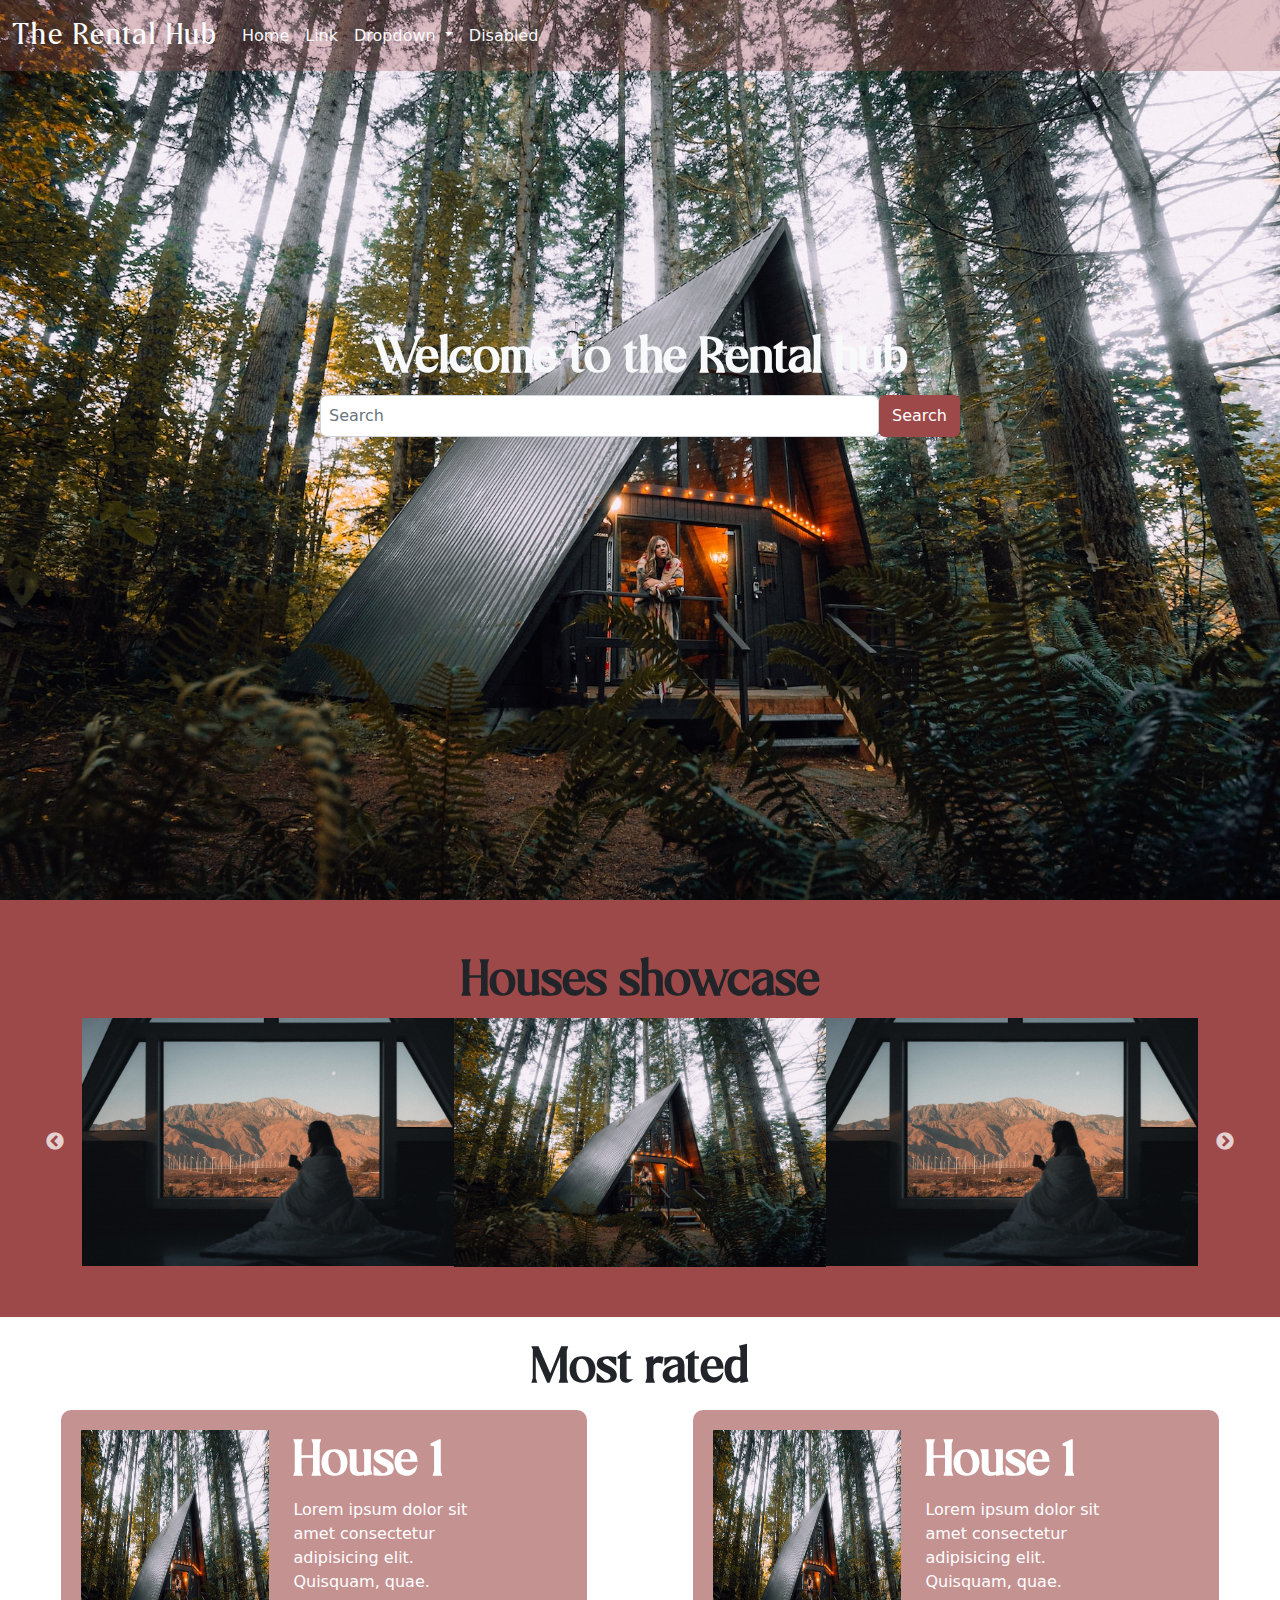
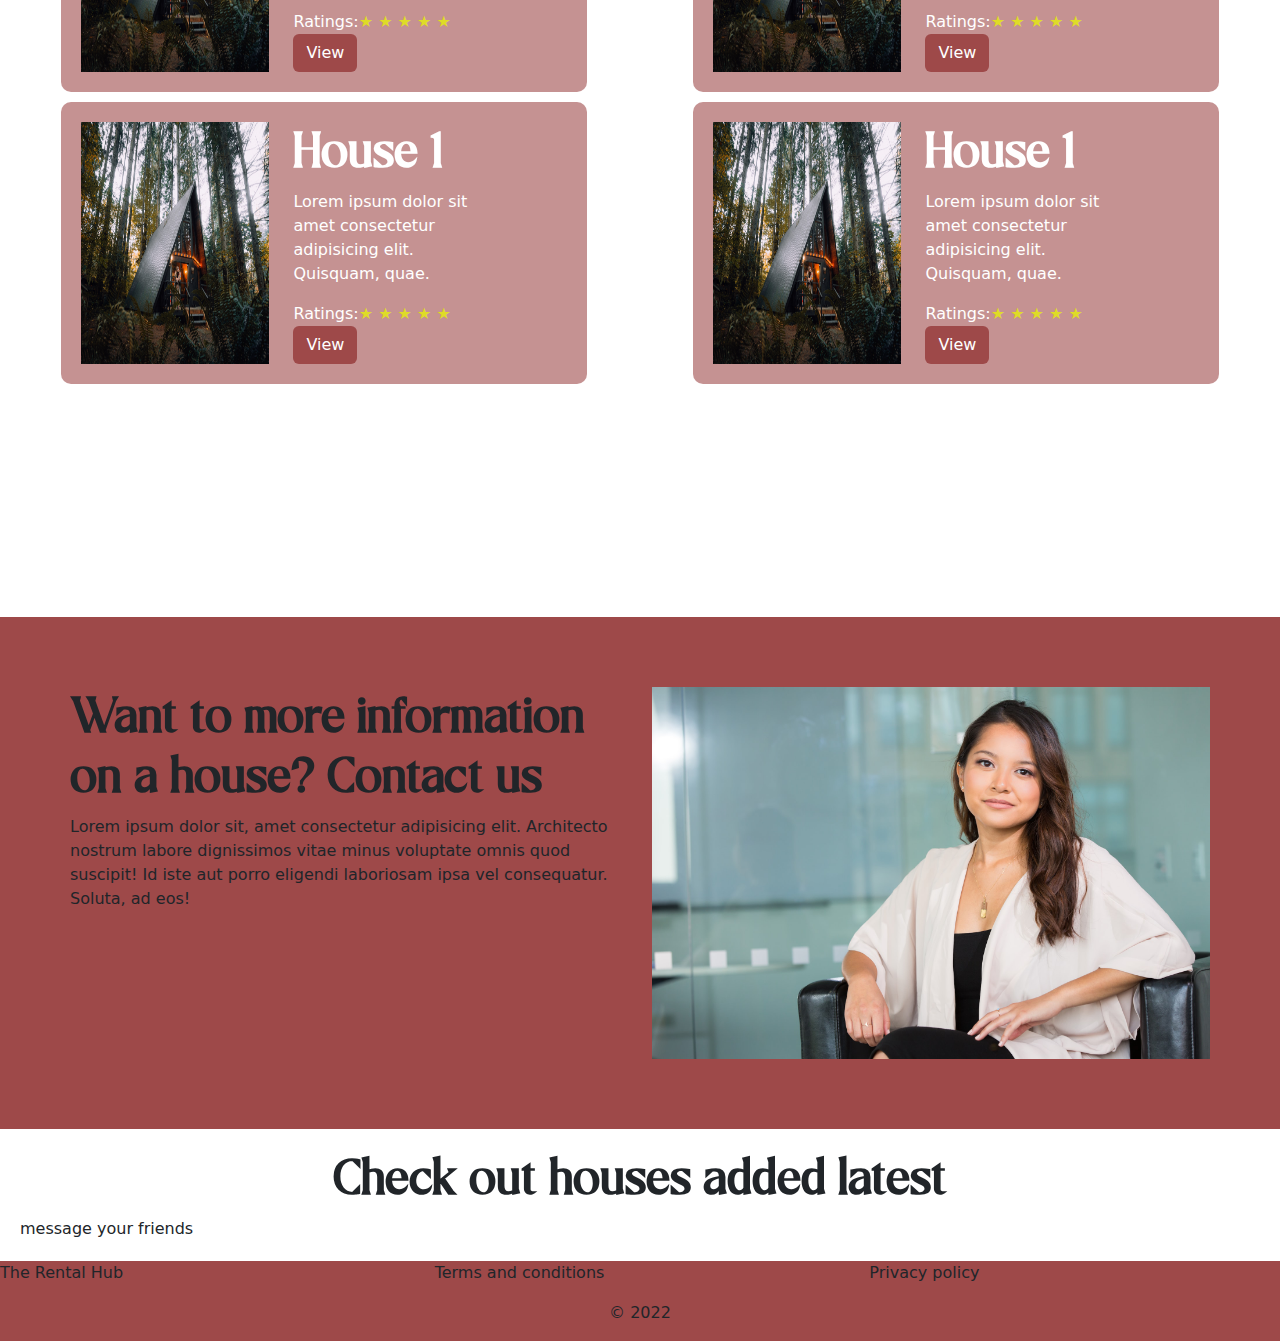
==== index.html @ 42336324 ":memo: Initial commit hapa" ====
<!DOCTYPE html>
<html lang="en">
<head>
    <meta charset="UTF-8">
    <meta http-equiv="X-UA-Compatible" content="IE=edge">
    <meta name="viewport" content="width=device-width, initial-scale=1.0">
    <title>Home</title>
    <link rel="stylesheet" href="./css/bootstrap.min.css">
    <link rel="stylesheet" href="./css/style.css">

    <link rel="stylesheet" type="text/css" href="slick/slick.css"/>
    <!-- // Add the new slick-theme.css if you want the default styling -->
    <link rel="stylesheet" type="text/css" href="slick/slick-theme.css"/>
</head>
<body>
<div class="top">
    <nav class="navbar navbar-expand-lg">
        <div class="container-fluid">
          <a class="navbar-brand text-light" href="#">The Rental Hub</a>
          <button class="navbar-toggler" type="button" data-bs-toggle="collapse" data-bs-target="#navbarSupportedContent" aria-controls="navbarSupportedContent" aria-expanded="false" aria-label="Toggle navigation">
            <span class="navbar-toggler-icon"></span>
          </button>
          <div class="collapse navbar-collapse" id="navbarSupportedContent">
            <ul class="navbar-nav me-auto mb-2 mb-lg-0">
              <li class="nav-item">
                <a class="nav-link active text-light" aria-current="page" href="#">Home</a>
              </li>
              <li class="nav-item">
                <a class="nav-link text-light" href="#">Link</a>
              </li>
              <li class="nav-item dropdown">
                <a class="nav-link dropdown-toggle text-light" href="#" role="button" data-bs-toggle="dropdown" aria-expanded="false">
                  Dropdown
                </a>
                <ul class="dropdown-menu">
                  <li><a class="dropdown-item" href="#">Action</a></li>
                  <li><a class="dropdown-item" href="#">Another action</a></li>
                  <li><hr class="dropdown-divider"></li>
                  <li><a class="dropdown-item" href="#">Something else here</a></li>
                </ul>
              </li>
              <li class="nav-item">
                <a class="nav-link text-light disabled">Disabled</a>
              </li>
            </ul>
            <form class="d-flex" role="search">
              <!-- <input class="form-control me-2" type="search" placeholder="Search" aria-label="Search"> -->
              <!-- <button class="btn btn-outline-success" type="submit">Search</button> -->
            </form>
          </div>
        </div>
      </nav>
      
      <div class="search-div">
        <h2 class="text-center text-light">Welcome to the Rental hub</h2>
        
        <form class="d-flex justify-content-between w-50 m-auto" role="">
            <input class="form-control p-2" type="search" placeholder="Search" aria-label="Search">
            <button class="btn my-button" type="submit">Search</button>
          </form>
      </div>
</div>

    <main class="index-intro">
      <h2 class="text-center">Houses showcase</h2>
        <div class="houses container">
            <div class="p-20">
                <img src="./images/image2.jpg" class="img-fluid" alt="">
            </div>
            <div class="p-20">
                <img src="./images/image1.jpg" class="img-fluid" alt="">
            </div>
            <div class="p-20">
                <img src="./images/image2.jpg" class="img-fluid" alt="">
            </div>
            <div class="p-20">
                <img src="./images/image1.jpg" class="img-fluid" alt="">
            </div>
        </div>
    </main>

    <div class="mid">
        <h2 class="text-center"> Most rated </h2>
        <div class="row d-flex justify-content-around">
          <div class="col-md-5 mid-card">
            <div class="row">
              <img src="./images/image1.jpg" class="img-fluid col-md-5" alt="">
              <div class="col-md-5">
                <h3>House 1</h3>
                <p>Lorem ipsum dolor sit amet consectetur adipisicing elit. Quisquam, quae.</p>
                <div><span>Ratings:</span><span class="stars">&starf; &starf; &starf; &starf; &starf;</span></div>
                <button class="btn my-button">View</button>
              </div>
            </div>
          </div>
          <div class="col-md-5 mid-card">
            <div class="row">
              <img src="./images/image1.jpg" class="img-fluid col-md-5" alt="">
              <div class="col-md-5">
                <h3>House 1</h3>
                <p>Lorem ipsum dolor sit amet consectetur adipisicing elit. Quisquam, quae.</p>
                <div><span>Ratings:</span><span class="stars">&starf; &starf; &starf; &starf; &starf;</span></div>
                <button class="btn my-button">View</button>
              </div>
            </div>
          </div>
          <div class="col-md-5 mid-card">
            <div class="row">
              <img src="./images/image1.jpg" class="img-fluid col-md-5" alt="">
              <div class="col-md-5">
                <h3>House 1</h3>
                <p>Lorem ipsum dolor sit amet consectetur adipisicing elit. Quisquam, quae.</p>
                <div><span>Ratings:</span><span class="stars">&starf; &starf; &starf; &starf; &starf;</span></div>
                <button class="btn my-button">View</button>
              </div>
            </div>
          </div>
          <div class="col-md-5 mid-card">
            <div class="row">
              <img src="./images/image1.jpg" class="img-fluid col-md-5" alt="">
              <div class="col-md-5">
                <h3>House 1</h3>
                <p>Lorem ipsum dolor sit amet consectetur adipisicing elit. Quisquam, quae.</p>
                <div><span>Ratings:</span><span class="stars">&starf; &starf; &starf; &starf; &starf;</span></div>
                <button class="btn my-button">View</button>
              </div>
            </div>
          </div>
        </div>
      <div>

      </div>
    </div>

    <div class="index-intro">
      <div class="row contact">
        <div class="col-md-6">
          <h3>Want to more information on a house? Contact us</h3>
          <p>Lorem ipsum dolor sit, amet consectetur adipisicing elit. Architecto nostrum labore dignissimos vitae minus voluptate omnis quod suscipit! Id iste aut porro eligendi laboriosam ipsa vel consequatur. Soluta, ad eos!</p>
        </div>
        <div class="col-md-6">
          <img src="./images/image4.jpg" class="img-fluid" alt="">
        </div>
      </div>

    </div>

    <div class="final">
      <h3 class="text-center">Check out houses added latest</h3>

      <div class="latest-houses">
        <span>
          <!-- <img src="./images/image1.jpg" alt="" class="img-fluid"> -->
          message
        </span>
        <span>
          <!-- <img src="./images/image2.jpg" alt="" class="img-fluid"> -->
          your
        </span>
        <span>
          <!-- <img src="./images/image3.jpg" alt="" class="img-fluid"> -->
          friends
        </span>
      </div>
    </div>

    <footer class="row">
      <div class="col-md-4">
        <p>The Rental Hub</p>
      </div>
      <div class="col-md-4">
        <p>Terms and conditions</p>
      </div>
      <div class="col-md-4">
        <p>Privacy policy</p>
      </div>
      <p class="text-center">&copy; 2022</p>
    </footer>
      
    
    <script src="./js/bootstrap.min.js"></script>
    <script src="./js/jquery.js"></script>
    <script type="text/javascript" src="slick/slick.min.js"></script>
    <script src="./js/script.js"></script>
</body>
</html>
---- css/style.css ----
@font-face {
    font-family: ramus;
    src: url(../ramus-font/RamusRegular-VGw8w.ttf);
}

.navbar-brand{
    font-family: ramus;
    font-size: 30px;
    letter-spacing: 2px;
}

h2, h3{
    font-family: ramus;
    font-weight: 900;
    font-size: 50px;
}

.top{
    background-image: url(../images/image1.jpg);
    min-height: 100vh;
    background-size: cover;
    background-attachment: fixed;
    background-position: center;
    background-repeat: no-repeat;
    /* background-size: cover; */
    /* background-attachment: scroll; */
}
.top-sign{
    background-image: url(../images/image2.jpg);
    min-height: 100vh;
    background-size: cover;
    background-attachment: fixed;
    background-position: center;
    background-repeat: no-repeat;
    /* background-size: cover; */
    /* background-attachment: scroll; */
}

/* Path: css/style.css */

nav{
    background-color: rgba(158, 73, 73, 0.3) !important;
    /* height: 100%; */
    width: 100%;
    position: absolute;
    top: 0;
    left: 0;
    z-index: 1;
}

.search-div{
    /* background-color: rgba(158, 73, 73, 0.3) !important; */
    /* height: 100%; */
    /* width: 80%; */
    /* position: absolute; */
    margin: auto;
    margin-top: 20% !important;
}

.top-sign .search-div{
    margin-top: 10% !important;
    /* background-color: rgba(158, 73, 73, 0.5); */
}
.top-sign .search-div form{
    width: 40%;
    padding: 20px;
    background-color: rgba(158, 73, 73, 0.6);
    border-radius: 10px;
}
.top-sign .search-div form input{
    margin: 5px;

    /* width: 50%; */
}

.my-button{
    background-color: #9e4949 !important;
    color: white !important;
}
.index-intro{
    /* padding: 300px; */
    background-color: #9e4949;
    padding : 50px;
    height: 100%;
}

.index-intro .contact{
    padding: 20px;
}

.mid{
    background-image: url(../images/image2.jpg);
    min-height: 100vh;
    background-size: cover;
    background-attachment: fixed;
    background-position: center;
    background-repeat: no-repeat;
    padding: 20px;
}

.mid .mid-card{
    background-color: rgba(158, 73, 73, 0.6);
    padding: 20px;
    border-radius: 10px;
    margin: 5px;
    color: white;
}

.stars{
    color: #dfdc27;
}

.final{
    background-image: url(../images/image6.jpg);
    /* min-height: 100vh; */
    background-size: cover;
    background-attachment: fixed;
    background-position: center;
    background-repeat: no-repeat;
    padding: 20px;
}

.dash{
    background-color: #9e4949;
}

footer{
    background-color: #9e4949;
}
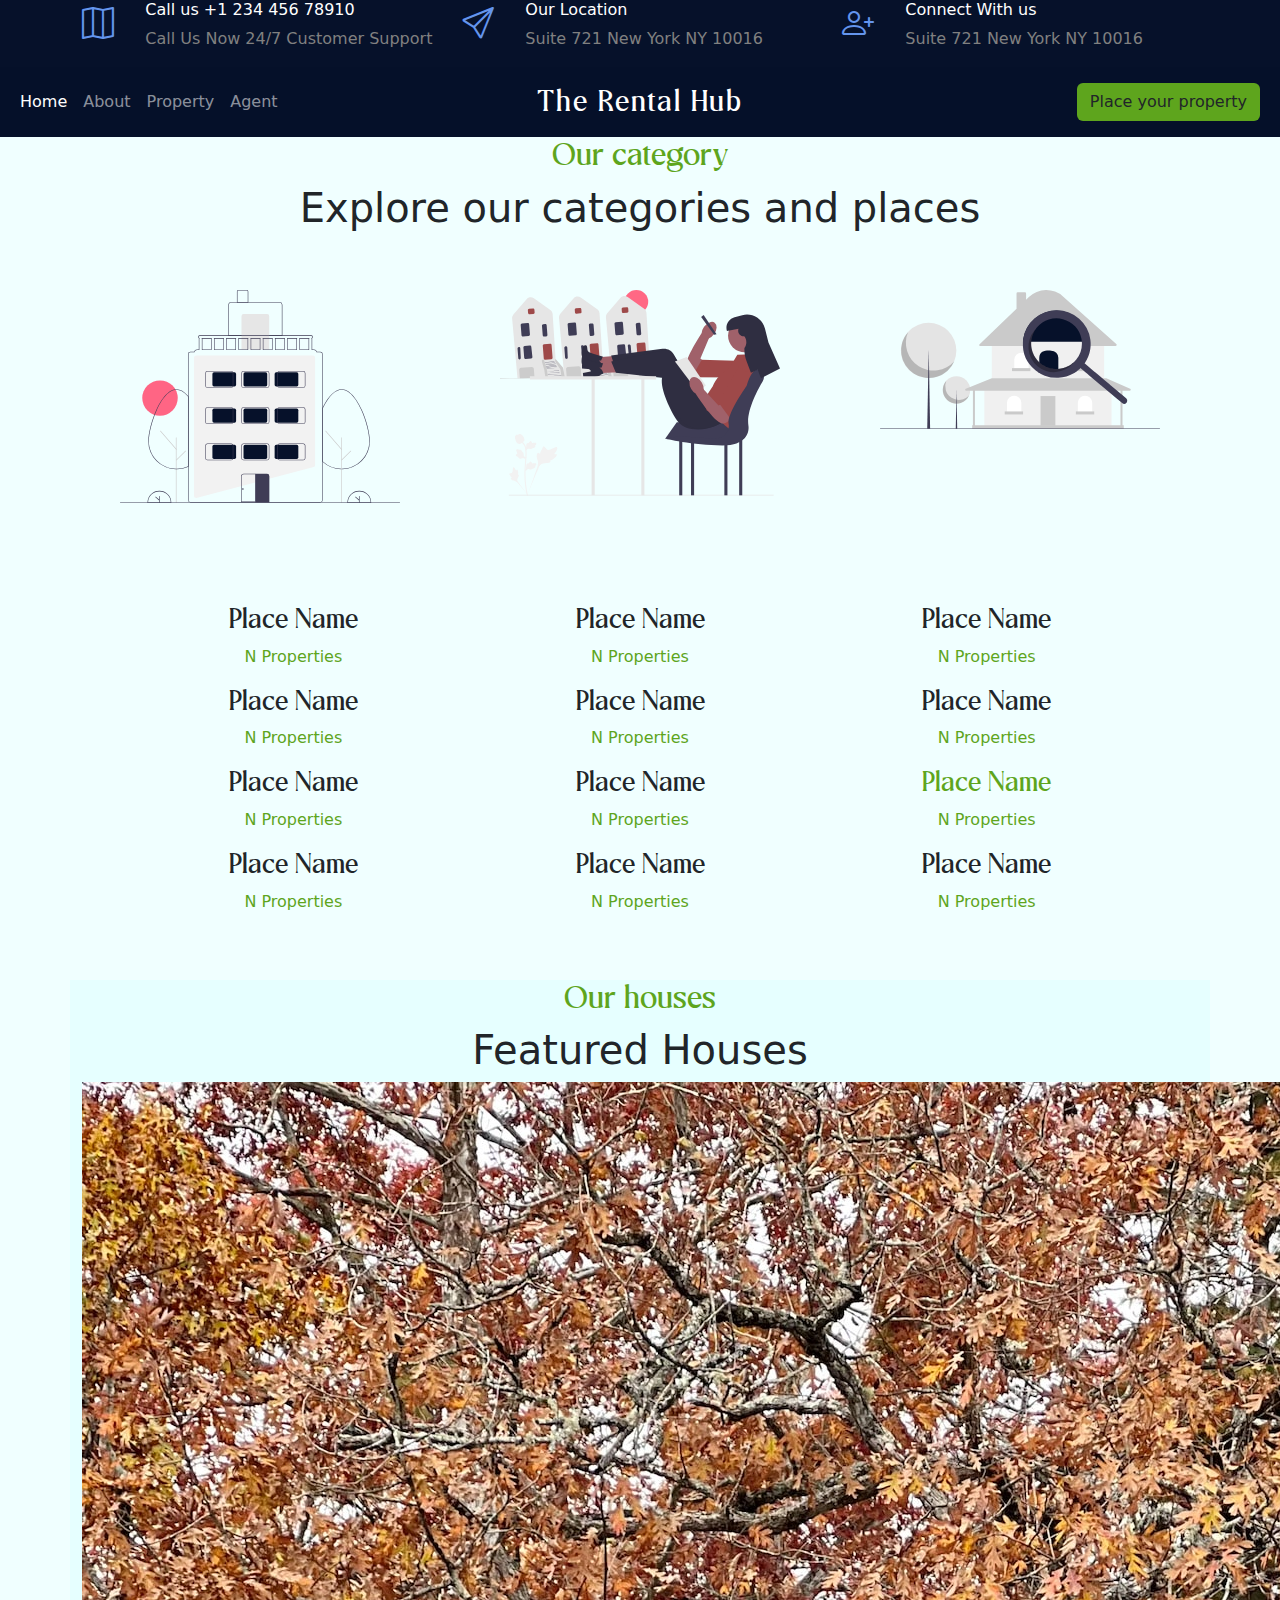
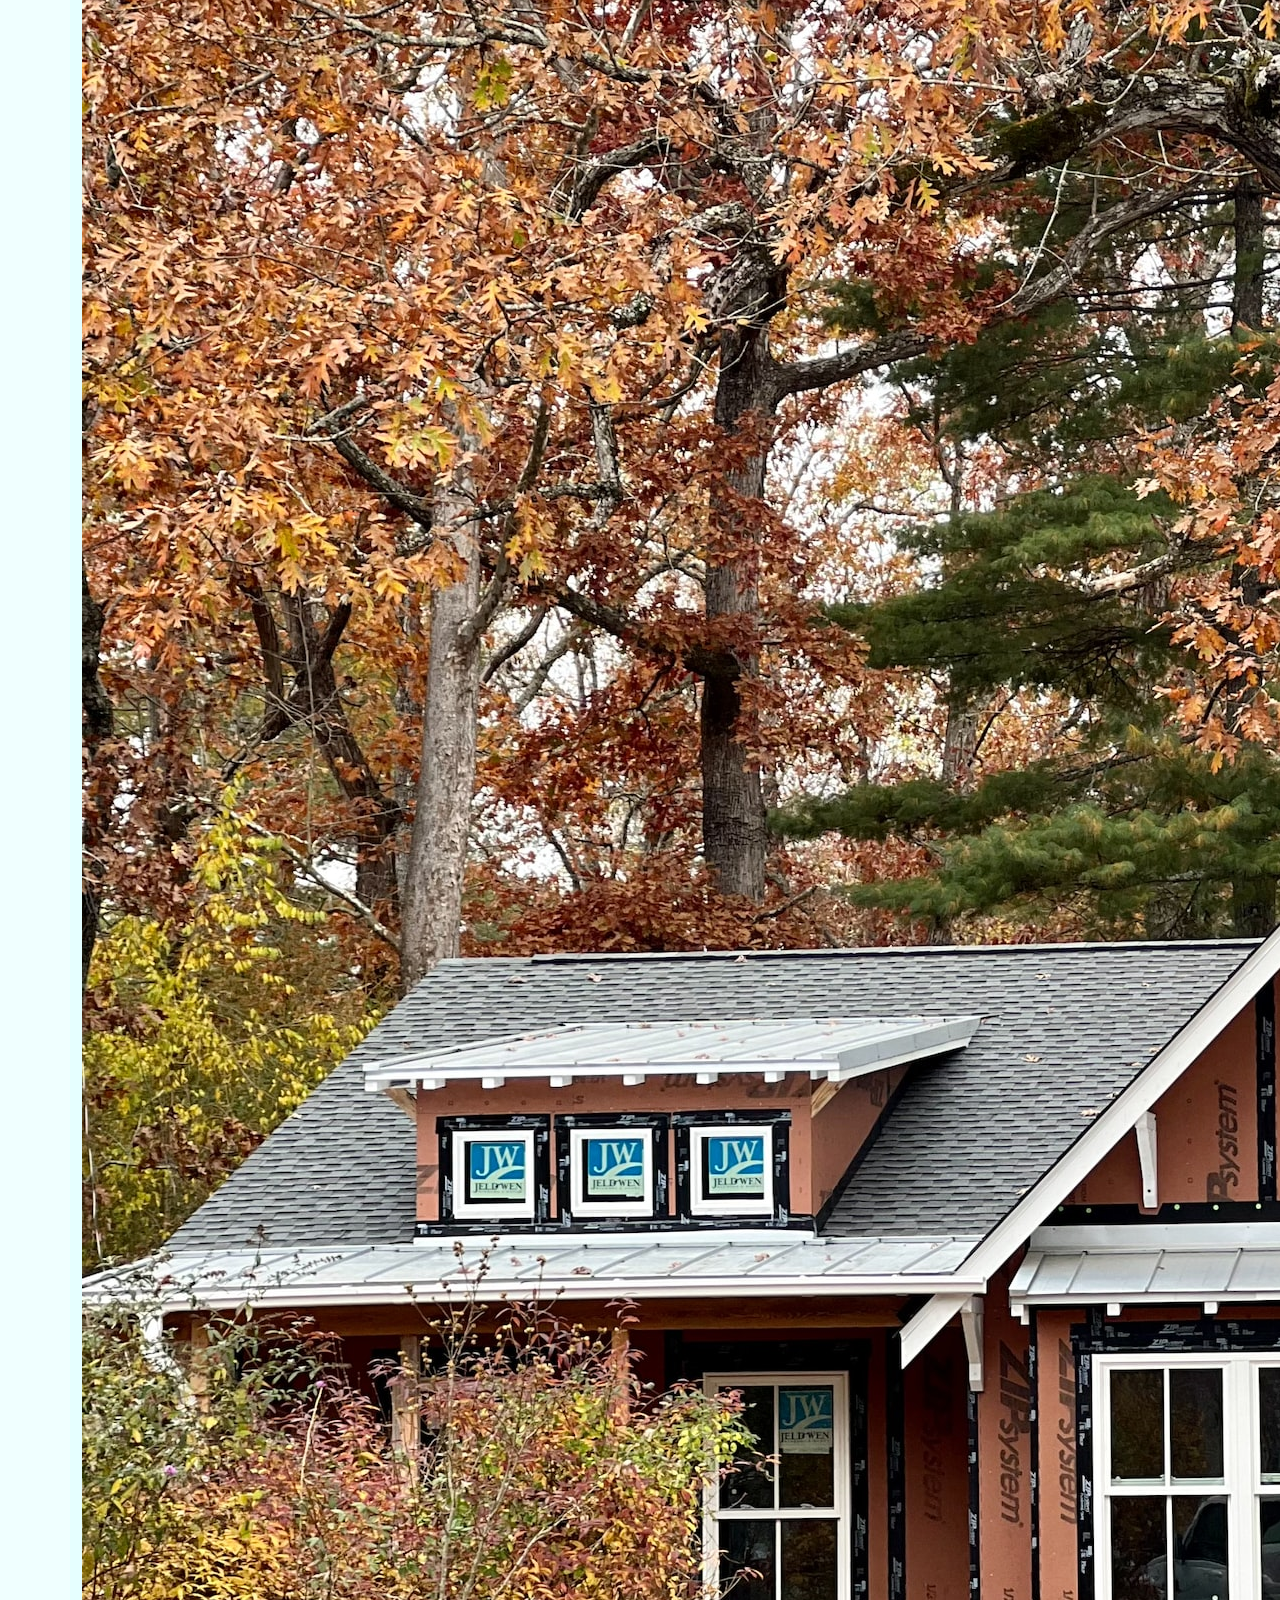
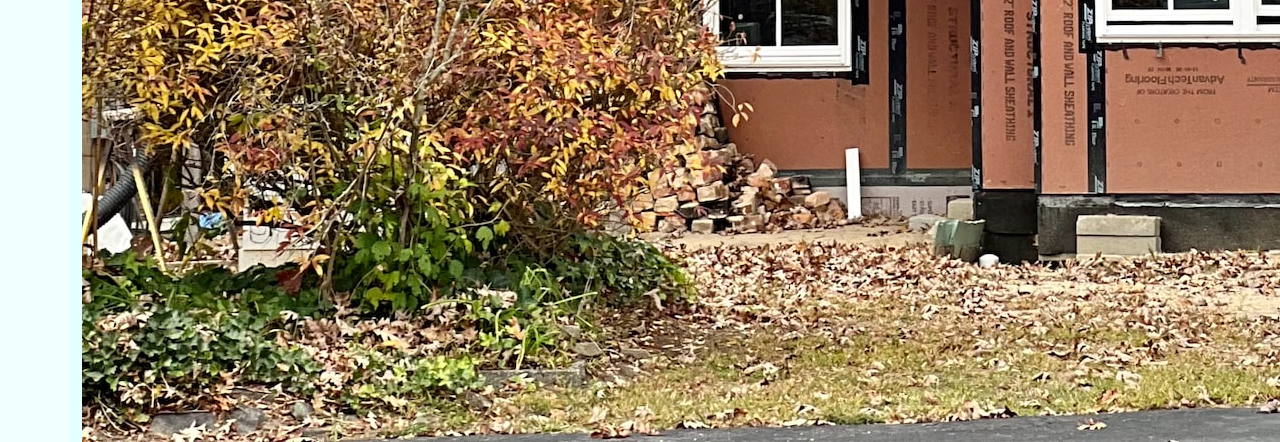
==== commit fb240af5: ":memo: Initial commit hapa" ====
--- a/index.html
+++ b/index.html
@@ -4,183 +4,170 @@
     <meta charset="UTF-8">
     <meta http-equiv="X-UA-Compatible" content="IE=edge">
     <meta name="viewport" content="width=device-width, initial-scale=1.0">
-    <title>Home</title>
+    <title>Home Page</title>
+
     <link rel="stylesheet" href="./css/bootstrap.min.css">
+    <link rel="stylesheet" href="./css/fonts/bootstrap-icons.css">
     <link rel="stylesheet" href="./css/style.css">
-
-    <link rel="stylesheet" type="text/css" href="slick/slick.css"/>
-    <!-- // Add the new slick-theme.css if you want the default styling -->
-    <link rel="stylesheet" type="text/css" href="slick/slick-theme.css"/>
 </head>
 <body>
-<div class="top">
-    <nav class="navbar navbar-expand-lg">
-        <div class="container-fluid">
-          <a class="navbar-brand text-light" href="#">The Rental Hub</a>
-          <button class="navbar-toggler" type="button" data-bs-toggle="collapse" data-bs-target="#navbarSupportedContent" aria-controls="navbarSupportedContent" aria-expanded="false" aria-label="Toggle navigation">
-            <span class="navbar-toggler-icon"></span>
-          </button>
-          <div class="collapse navbar-collapse" id="navbarSupportedContent">
-            <ul class="navbar-nav me-auto mb-2 mb-lg-0">
-              <li class="nav-item">
-                <a class="nav-link active text-light" aria-current="page" href="#">Home</a>
-              </li>
-              <li class="nav-item">
-                <a class="nav-link text-light" href="#">Link</a>
-              </li>
-              <li class="nav-item dropdown">
-                <a class="nav-link dropdown-toggle text-light" href="#" role="button" data-bs-toggle="dropdown" aria-expanded="false">
-                  Dropdown
-                </a>
-                <ul class="dropdown-menu">
-                  <li><a class="dropdown-item" href="#">Action</a></li>
-                  <li><a class="dropdown-item" href="#">Another action</a></li>
-                  <li><hr class="dropdown-divider"></li>
-                  <li><a class="dropdown-item" href="#">Something else here</a></li>
-                </ul>
-              </li>
-              <li class="nav-item">
-                <a class="nav-link text-light disabled">Disabled</a>
-              </li>
-            </ul>
-            <form class="d-flex" role="search">
-              <!-- <input class="form-control me-2" type="search" placeholder="Search" aria-label="Search"> -->
-              <!-- <button class="btn btn-outline-success" type="submit">Search</button> -->
-            </form>
-          </div>
-        </div>
-      </nav>
-      
-      <div class="search-div">
-        <h2 class="text-center text-light">Welcome to the Rental hub</h2>
-        
-        <form class="d-flex justify-content-between w-50 m-auto" role="">
-            <input class="form-control p-2" type="search" placeholder="Search" aria-label="Search">
-            <button class="btn my-button" type="submit">Search</button>
-          </form>
-      </div>
-</div>
-
-    <main class="index-intro">
-      <h2 class="text-center">Houses showcase</h2>
-        <div class="houses container">
-            <div class="p-20">
-                <img src="./images/image2.jpg" class="img-fluid" alt="">
-            </div>
-            <div class="p-20">
-                <img src="./images/image1.jpg" class="img-fluid" alt="">
-            </div>
-            <div class="p-20">
-                <img src="./images/image2.jpg" class="img-fluid" alt="">
-            </div>
-            <div class="p-20">
-                <img src="./images/image1.jpg" class="img-fluid" alt="">
+    <div class="cont">
+        <div class="container">
+            <div class="row" >
+                <div class="col-md-4">
+                    <div class="row">
+                        <div class="col-md-2 myicons">
+                            <i class="bi bi-map"></i>
+                        </div>
+                        <div class="col-md-10">
+                            <h6 class="text-left">Call us +1 234 456 78910</h6>
+                            <p class="text-left">Call Us Now 24/7 Customer Support</p>
+                        </div>      
+                    </div>
+                </div>
+                <div class="col-md-4">
+                    <div class="row">
+                        <div class="col-md-2 myicons">
+                            <i class="bi bi-send"></i>
+                        </div>
+                        <div class="col-md-10">
+                            <h6 class="text-left">Our Location</h6>
+                            <p class="text-left">Suite 721 New York NY 10016</p>
+                        </div>      
+                    </div>
+                </div>
+                <div class="col-md-4">
+                    <div class="row">
+                        <div class="col-md-2 myicons">
+                            <i class="bi bi-person-plus"></i>
+                        </div>
+                        <div class="col-md-10">
+                            <h6 class="text-left">Connect With us</h6>
+                            <p class="text-left">Suite 721 New York NY 10016</p>
+                        </div>      
+                    </div>
+                </div>
             </div>
         </div>
+    </div>
+    <div class="top-home">
+        <nav class="navbar navbar-expand-md navbar-dark">
+            <div class="container-fluid">
+                <div class="navbar-collapse collapse w-100 order-1 order-md-0 dual-collapse2">
+                    <ul class="navbar-nav me-auto">
+                        <li class="nav-item">
+                            <a class="nav-link active" aria-current="page" href="#">Home</a>
+                        </li>
+                        <li class="nav-item">
+                            <a class="nav-link" href="#">About</a>
+                        </li>
+                        <li class="nav-item">
+                            <a class="nav-link" href="#">Property</a>
+                        </li>
+                        <li class="nav-item">
+                            <a class="nav-link" href="#">Agent</a>
+                        </li>
+                    </ul>
+                </div>
+                <div class="mx-auto order-0">
+                    <a class="navbar-brand mx-auto" href="#">The Rental Hub</a>
+                    <button class="navbar-toggler" type="button" data-bs-toggle="collapse" data-bs-target=".dual-collapse2">
+                        <span class="navbar-toggler-icon"></span>
+                    </button>
+                </div>
+                <div class="navbar-collapse collapse w-100 order-3 dual-collapse2" id="navbarSupportedContent">
+                    <ul class="navbar-nav ms-auto">
+                        <li class="nav-item">
+                            <a class="nav-link" href="#">
+                                <button class="btn mybtns">Place your property</button>
+                            </a>
+                        </li>
+                    </ul>
+                </div>
+            </div>
+        </nav>          
+    </div>
+
+    <main class="container">
+        <h2 class="text-center">Our category</h2>
+        <h1 class="text-center">Explore our categories and places</h1>
+        <div class="row">
+            <div class="col-md-4 cat">
+                <img src="./css/fonts/undraw_building_re_xfcm.svg" alt="" class="img-fluid">
+            </div>
+            <div class="col-md-4 cat">
+                <img src="./css/fonts/undraw_choosing_house_re_1rv7.svg" alt="" class="img-fluid">
+            </div>
+            <div class="col-md-4 cat">
+                <img src="./css/fonts/undraw_house_searching_re_stk8(1).svg" alt="" class="img-fluid">
+            </div>
+        </div>
+        <div class="row d-flex justify-content-center places">
+            <div class="col-md-4">
+                <h3 class="text-center text-dark">Place Name</h3>
+                <p class="text-center">N Properties</p>
+            </div>
+            <div class="col-md-4">
+                <h3 class="text-center text-dark">Place Name</h3>
+                <p class="text-center">N Properties</p>
+            </div>
+            <div class="col-md-4">
+                <h3 class="text-center text-dark">Place Name</h3>
+                <p class="text-center">N Properties</p>
+            </div>
+            <div class="col-md-4">
+                <h3 class="text-center text-dark">Place Name</h3>
+                <p class="text-center">N Properties</p>
+            </div>
+            <div class="col-md-4">
+                <h3 class="text-center text-dark">Place Name</h3>
+                <p class="text-center">N Properties</p>
+            </div>
+            <div class="col-md-4">
+                <h3 class="text-center text-dark">Place Name</h3>
+                <p class="text-center">N Properties</p>
+            </div>
+            <div class="col-md-4">
+                <h3 class="text-center text-dark">Place Name</h3>
+                <p class="text-center">N Properties</p>
+            </div>
+            <div class="col-md-4">
+                <h3 class="text-center text-dark">Place Name</h3>
+                <p class="text-center">N Properties</p>
+            </div>
+            <div class="col-md-4">
+                <h3 class="text-center">Place Name</h3>
+                <p class="text-center">N Properties</p>
+            </div>
+            <div class="col-md-4">
+                <h3 class="text-center text-dark">Place Name</h3>
+                <p class="text-center">N Properties</p>
+            </div>
+            <div class="col-md-4">
+                <h3 class="text-center text-dark">Place Name</h3>
+                <p class="text-center">N Properties</p>
+            </div>
+            <div class="col-md-4">
+                <h3 class="text-center text-dark">Place Name</h3>
+                <p class="text-center">N Properties</p>
+            </div>
+        </div>
+
     </main>
 
-    <div class="mid">
-        <h2 class="text-center"> Most rated </h2>
-        <div class="row d-flex justify-content-around">
-          <div class="col-md-5 mid-card">
-            <div class="row">
-              <img src="./images/image1.jpg" class="img-fluid col-md-5" alt="">
-              <div class="col-md-5">
-                <h3>House 1</h3>
-                <p>Lorem ipsum dolor sit amet consectetur adipisicing elit. Quisquam, quae.</p>
-                <div><span>Ratings:</span><span class="stars">&starf; &starf; &starf; &starf; &starf;</span></div>
-                <button class="btn my-button">View</button>
-              </div>
+    <div class="featured container">
+        <h2 class="text-center">Our houses</h2>
+        <h1 class="text-center">Featured Houses</h1>
+        <div class="row">
+            <div class="">
+                <img src="./images/image5.jpg" alt="">
             </div>
-          </div>
-          <div class="col-md-5 mid-card">
-            <div class="row">
-              <img src="./images/image1.jpg" class="img-fluid col-md-5" alt="">
-              <div class="col-md-5">
-                <h3>House 1</h3>
-                <p>Lorem ipsum dolor sit amet consectetur adipisicing elit. Quisquam, quae.</p>
-                <div><span>Ratings:</span><span class="stars">&starf; &starf; &starf; &starf; &starf;</span></div>
-                <button class="btn my-button">View</button>
-              </div>
-            </div>
-          </div>
-          <div class="col-md-5 mid-card">
-            <div class="row">
-              <img src="./images/image1.jpg" class="img-fluid col-md-5" alt="">
-              <div class="col-md-5">
-                <h3>House 1</h3>
-                <p>Lorem ipsum dolor sit amet consectetur adipisicing elit. Quisquam, quae.</p>
-                <div><span>Ratings:</span><span class="stars">&starf; &starf; &starf; &starf; &starf;</span></div>
-                <button class="btn my-button">View</button>
-              </div>
-            </div>
-          </div>
-          <div class="col-md-5 mid-card">
-            <div class="row">
-              <img src="./images/image1.jpg" class="img-fluid col-md-5" alt="">
-              <div class="col-md-5">
-                <h3>House 1</h3>
-                <p>Lorem ipsum dolor sit amet consectetur adipisicing elit. Quisquam, quae.</p>
-                <div><span>Ratings:</span><span class="stars">&starf; &starf; &starf; &starf; &starf;</span></div>
-                <button class="btn my-button">View</button>
-              </div>
-            </div>
-          </div>
-        </div>
-      <div>
-
-      </div>
+        </div>        
     </div>
 
-    <div class="index-intro">
-      <div class="row contact">
-        <div class="col-md-6">
-          <h3>Want to more information on a house? Contact us</h3>
-          <p>Lorem ipsum dolor sit, amet consectetur adipisicing elit. Architecto nostrum labore dignissimos vitae minus voluptate omnis quod suscipit! Id iste aut porro eligendi laboriosam ipsa vel consequatur. Soluta, ad eos!</p>
-        </div>
-        <div class="col-md-6">
-          <img src="./images/image4.jpg" class="img-fluid" alt="">
-        </div>
-      </div>
-
-    </div>
-
-    <div class="final">
-      <h3 class="text-center">Check out houses added latest</h3>
-
-      <div class="latest-houses">
-        <span>
-          <!-- <img src="./images/image1.jpg" alt="" class="img-fluid"> -->
-          message
-        </span>
-        <span>
-          <!-- <img src="./images/image2.jpg" alt="" class="img-fluid"> -->
-          your
-        </span>
-        <span>
-          <!-- <img src="./images/image3.jpg" alt="" class="img-fluid"> -->
-          friends
-        </span>
-      </div>
-    </div>
-
-    <footer class="row">
-      <div class="col-md-4">
-        <p>The Rental Hub</p>
-      </div>
-      <div class="col-md-4">
-        <p>Terms and conditions</p>
-      </div>
-      <div class="col-md-4">
-        <p>Privacy policy</p>
-      </div>
-      <p class="text-center">&copy; 2022</p>
-    </footer>
-      
-    
     <script src="./js/bootstrap.min.js"></script>
     <script src="./js/jquery.js"></script>
     <script type="text/javascript" src="slick/slick.min.js"></script>
-    <script src="./js/script.js"></script>
+    <script src="./js/script.js"></script>      
 </body>
 </html>--- a/css/style.css
+++ b/css/style.css
@@ -1,129 +1,112 @@
+@import url("https://cdn.jsdelivr.net/npm/bootstrap-icons@1.10.2/font/bootstrap-icons.css");
+
 @font-face {
     font-family: ramus;
     src: url(../ramus-font/RamusRegular-VGw8w.ttf);
+}
+*{
+    padding: 0;
+    margin: 0;
+    box-sizing: border-box;
+}
+
+:root{
+    --primary: rgb(6, 17, 42);
+    --primary-light: rgba(6, 17, 42, 0.2);
+    --secondary: #5EA51D;
+    --accent: rgb(100, 149, 237);
+}
+body{
+    background-color: azure;
+}
+
+.top-home{
+    background-color: var(--primary);
+    height: 100%;
+    width: 100%;
+
+}
+
+nav{
+    background-color: var(--primary-light) !important;
+    /* background-color: red; */
+    color: white !important;
+    position: absolute;
+    top: 0;
+    left: 0;
+    z-index: 1;
 }
 
 .navbar-brand{
     font-family: ramus;
     font-size: 30px;
     letter-spacing: 2px;
+    color: white !important;
+}
+
+.mybtns{
+    background-color: var(--secondary) !important;
+}
+
+.mybtns:hover{
+    background-color: var(--accent) !important;
+    /* color: var(--accent); */
 }
 
 h2, h3{
     font-family: ramus;
-    font-weight: 900;
-    font-size: 50px;
+    /* font-weight: 900; */
+    /* font-size: 50px; */
+    color: var(--secondary);
+}
+.bi{
+    font-size: 2rem; 
+    color: var(--accent);
 }
 
-.top{
-    background-image: url(../images/image1.jpg);
-    min-height: 100vh;
-    background-size: cover;
-    background-attachment: fixed;
-    background-position: center;
-    background-repeat: no-repeat;
-    /* background-size: cover; */
-    /* background-attachment: scroll; */
+.cont{
+    background-color: var(--primary);
+    color: white;
 }
-.top-sign{
-    background-image: url(../images/image2.jpg);
-    min-height: 100vh;
-    background-size: cover;
-    background-attachment: fixed;
-    background-position: center;
-    background-repeat: no-repeat;
-    /* background-size: cover; */
-    /* background-attachment: scroll; */
+.cont p{
+    color: grey;
 }
 
-/* Path: css/style.css */
-
-nav{
-    background-color: rgba(158, 73, 73, 0.3) !important;
-    /* height: 100%; */
-    width: 100%;
-    position: absolute;
-    top: 0;
-    left: 0;
-    z-index: 1;
+.cat{
+    padding: 50px;
 }
 
-.search-div{
-    /* background-color: rgba(158, 73, 73, 0.3) !important; */
-    /* height: 100%; */
-    /* width: 80%; */
-    /* position: absolute; */
-    margin: auto;
-    margin-top: 20% !important;
+.cat:hover{
+    background-color: var(--secondary);
+    transition: 0.3s;
 }
 
-.top-sign .search-div{
-    margin-top: 10% !important;
-    /* background-color: rgba(158, 73, 73, 0.5); */
+.places{
+    padding: 50px;
 }
-.top-sign .search-div form{
-    width: 40%;
-    padding: 20px;
-    background-color: rgba(158, 73, 73, 0.6);
-    border-radius: 10px;
+.places p{
+    color: var(--secondary);
 }
-.top-sign .search-div form input{
-    margin: 5px;
-
-    /* width: 50%; */
+.places p:hover{
+    background-color: var(--secondary);
+    color: white;
+    transition: 0.3s;
+    border-radius: 5px;
 }
 
-.my-button{
-    background-color: #9e4949 !important;
-    color: white !important;
-}
-.index-intro{
-    /* padding: 300px; */
-    background-color: #9e4949;
-    padding : 50px;
-    height: 100%;
+.featured{
+    background-color: rgb(230, 255, 255);
 }
 
-.index-intro .contact{
-    padding: 20px;
-}
 
-.mid{
-    background-image: url(../images/image2.jpg);
-    min-height: 100vh;
-    background-size: cover;
-    background-attachment: fixed;
-    background-position: center;
-    background-repeat: no-repeat;
-    padding: 20px;
-}
 
-.mid .mid-card{
-    background-color: rgba(158, 73, 73, 0.6);
-    padding: 20px;
-    border-radius: 10px;
-    margin: 5px;
-    color: white;
-}
-
-.stars{
-    color: #dfdc27;
-}
-
-.final{
-    background-image: url(../images/image6.jpg);
-    /* min-height: 100vh; */
-    background-size: cover;
-    background-attachment: fixed;
-    background-position: center;
-    background-repeat: no-repeat;
-    padding: 20px;
-}
-
-.dash{
-    background-color: #9e4949;
-}
-
-footer{
-    background-color: #9e4949;
-}+@media (min-width: 768px) {
+    .navbar-brand.abs
+        {
+            position: absolute;
+            width: auto;
+            left: 50%;
+            transform: translateX(-50%);
+            text-align: center;
+        }
+    }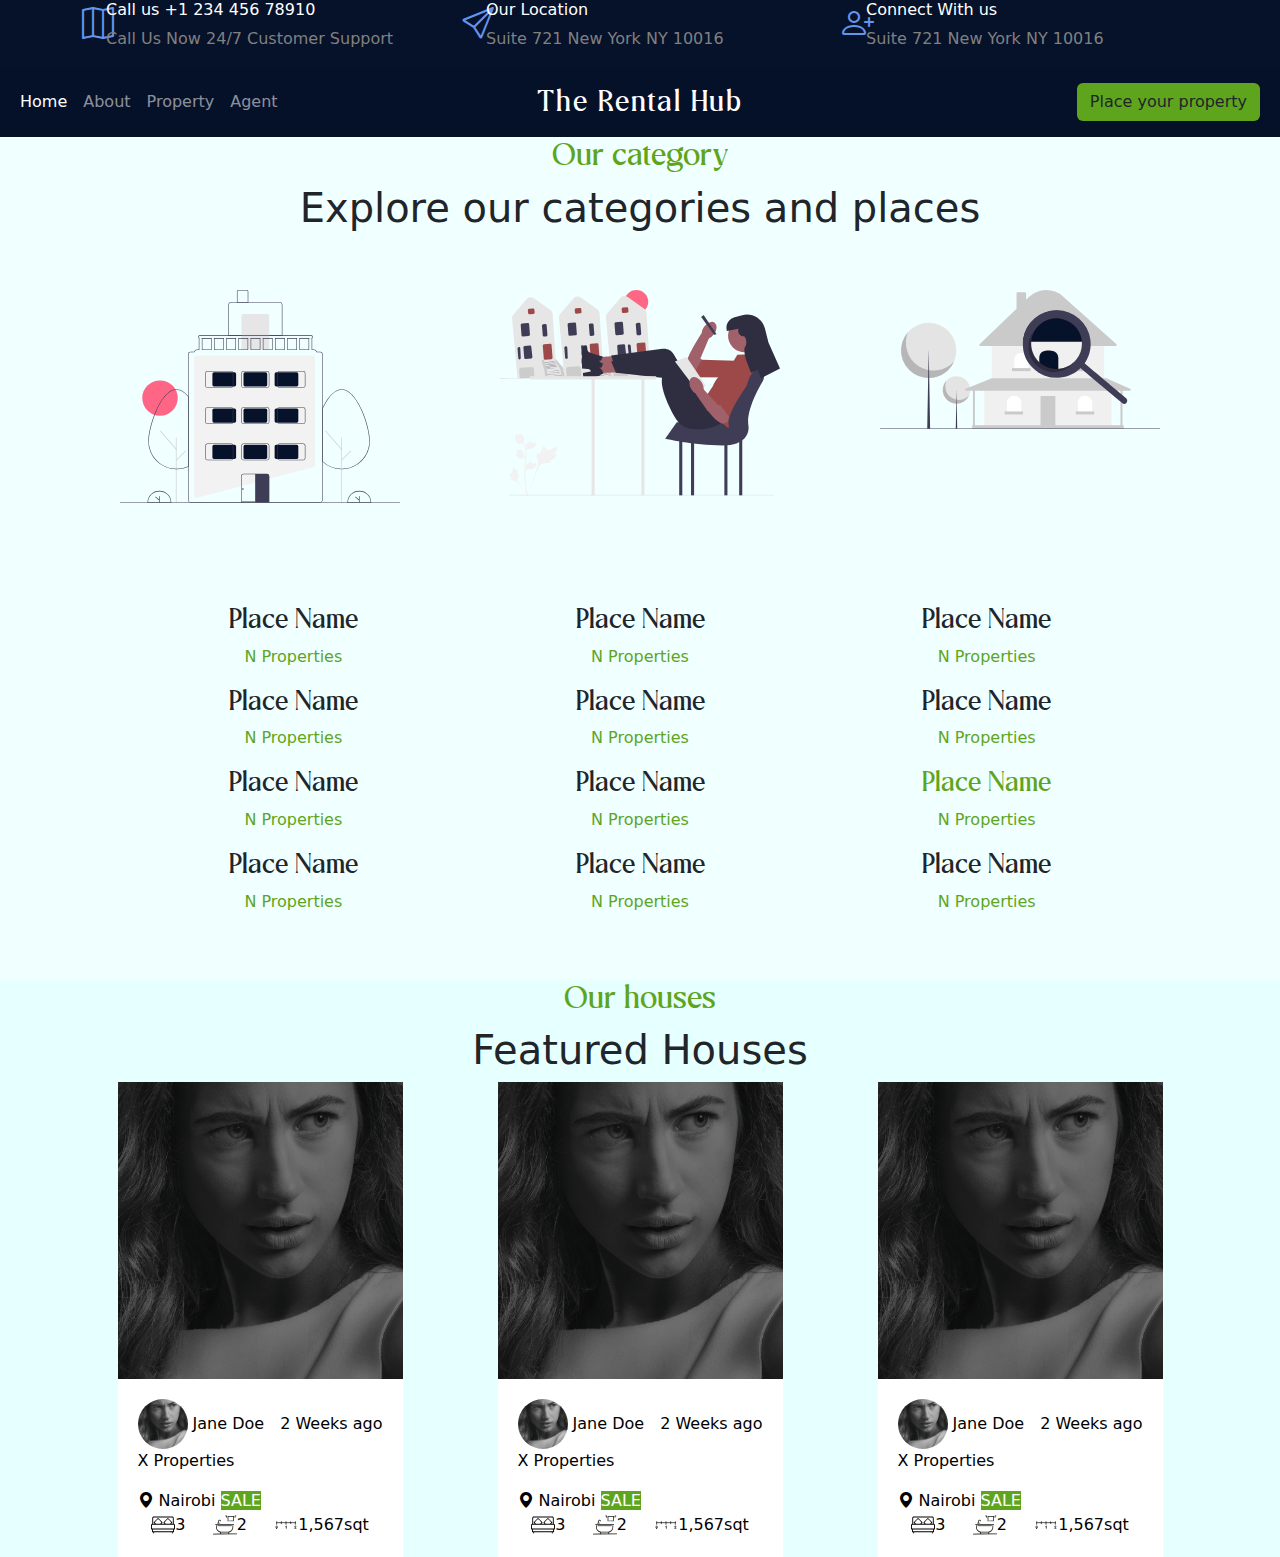
==== commit 1c0886c4: ":memo: cards down below" ====
--- a/index.html
+++ b/index.html
@@ -155,15 +155,133 @@
 
     </main>
 
-    <div class="featured container">
-        <h2 class="text-center">Our houses</h2>
-        <h1 class="text-center">Featured Houses</h1>
-        <div class="row">
-            <div class="">
-                <img src="./images/image5.jpg" alt="">
-            </div>
-        </div>        
+    <div class="featured">
+        <div class="container">
+            <h2 class="text-center">Our houses</h2>
+            <h1 class="text-center">Featured Houses</h1>
+            <div class="row d-flex justify-content-around">
+                <div class="col-md-3 mycards">
+                    <a href="">
+                        <div class="card-overlay">
+                            <img src="./images/square.jpg" alt="" class="img-fluid card-mg">
+                        </div>
+                        <div class="content-card">
+                            <div class="d-flex justify-content-between">
+                                <div>
+                                    <img src="./images/square.jpg" alt="" class="img-fluid round-image">
+                                    <span>Jane Doe</span>
+                                </div>
+                                <span class="d-flex align-items-center">2 Weeks ago</span>
+                            </div>
+                            <p class="">X Properties</p>
+                            <div>
+                                <i class="bi-geo-alt-fill"></i>
+                                <span>Nairobi</span>
+                                <span class="tag">SALE</span>
+                            </div>
+                            <div class="d-flex justify-content-around">
+                                <div class="d-flex align-items-center justify-content-around card-in">
+                                    <img src="./css/fonts/bed-svgrepo-com.svg" alt="" class="img-fluid myicons">
+                                    <span>3</span>
+                                </div>
+                                <div class="d-flex align-items-center justify-content-around card-in">
+                                    <img src="./css/fonts/bath-svgrepo-com.svg" alt="" class="img-fluid myicons">
+                                    <!-- <object data="./css/fonts/bath-svgrepo-com.svg" type="image/svg+xml" class="myicons"></object> -->
+                                    <span>2</span>
+                                </div>
+                                <div class="d-flex align-items-center justify-content-around card-in">
+                                    <img src="./css/fonts/scale-svgrepo-com.svg" alt="" class="img-fluid myicons">
+                                    <!-- <object data="./css/fonts/bath-svgrepo-com.svg" type="image/svg+xml" class="myicons"></object> -->
+                                    <span>1,567sqt</span>
+                                </div>
+                            </div>
+                        </div>
+                    </a>
+                </div>
+
+                <div class="col-md-3 mycards">
+                    <a href="">
+                        <div class="card-overlay">
+                            <img src="./images/square.jpg" alt="" class="img-fluid card-mg">
+                        </div>
+                        <div class="content-card">
+                            <div class="d-flex justify-content-between">
+                                <div>
+                                    <img src="./images/square.jpg" alt="" class="img-fluid round-image">
+                                    <span>Jane Doe</span>
+                                </div>
+                                <span class="d-flex align-items-center">2 Weeks ago</span>
+                            </div>
+                            <p class="">X Properties</p>
+                            <div>
+                                <i class="bi-geo-alt-fill"></i>
+                                <span>Nairobi</span>
+                                <span class="tag">SALE</span>
+                            </div>
+                            <div class="d-flex justify-content-around">
+                                <div class="d-flex align-items-center justify-content-around card-in">
+                                    <img src="./css/fonts/bed-svgrepo-com.svg" alt="" class="img-fluid myicons">
+                                    <span>3</span>
+                                </div>
+                                <div class="d-flex align-items-center justify-content-around card-in">
+                                    <img src="./css/fonts/bath-svgrepo-com.svg" alt="" class="img-fluid myicons">
+                                    <!-- <object data="./css/fonts/bath-svgrepo-com.svg" type="image/svg+xml" class="myicons"></object> -->
+                                    <span>2</span>
+                                </div>
+                                <div class="d-flex align-items-center justify-content-around card-in">
+                                    <img src="./css/fonts/scale-svgrepo-com.svg" alt="" class="img-fluid myicons">
+                                    <!-- <object data="./css/fonts/bath-svgrepo-com.svg" type="image/svg+xml" class="myicons"></object> -->
+                                    <span>1,567sqt</span>
+                                </div>
+                            </div>
+                        </div>
+                    </a>
+                </div>
+
+                <div class="col-md-3 mycards">
+                    <a href="">
+                        <div class="card-overlay">
+                            <img src="./images/square.jpg" alt="" class="img-fluid card-mg">
+                        </div>                        <div class="content-card">
+                            <div class="d-flex justify-content-between">
+                                <div>
+                                    <img src="./images/square.jpg" alt="" class="img-fluid round-image">
+                                    <span>Jane Doe</span>
+                                </div>
+                                <span class="d-flex align-items-center">2 Weeks ago</span>
+                            </div>
+                            <p class="">X Properties</p>
+                            <div>
+                                <i class="bi-geo-alt-fill"></i>
+                                <span>Nairobi</span>
+                                <span class="tag">SALE</span>
+                            </div>
+                            <div class="d-flex justify-content-around">
+                                <div class="d-flex align-items-center justify-content-around card-in">
+                                    <img src="./css/fonts/bed-svgrepo-com.svg" alt="" class="img-fluid myicons">
+                                    <span>3</span>
+                                </div>
+                                <div class="d-flex align-items-center justify-content-around card-in">
+                                    <img src="./css/fonts/bath-svgrepo-com.svg" alt="" class="img-fluid myicons">
+                                    <!-- <object data="./css/fonts/bath-svgrepo-com.svg" type="image/svg+xml" class="myicons"></object> -->
+                                    <span>2</span>
+                                </div>
+                                <div class="d-flex align-items-center justify-content-around card-in">
+                                    <img src="./css/fonts/scale-svgrepo-com.svg" alt="" class="img-fluid myicons">
+                                    <!-- <object data="./css/fonts/bath-svgrepo-com.svg" type="image/svg+xml" class="myicons"></object> -->
+                                    <span>1,567sqt</span>
+                                </div>
+                            </div>
+                        </div>
+                    </a>
+                </div>
+
+
+                
+            </div>        
+        </div>
     </div>
+
 
     <script src="./js/bootstrap.min.js"></script>
     <script src="./js/jquery.js"></script>
--- a/css/style.css
+++ b/css/style.css
@@ -98,15 +98,88 @@
     background-color: rgb(230, 255, 255);
 }
 
+.mycards{
+    background-color: white;
+    padding: 0;
+    margin: 0;
+}
+.mycards:hover{
+    /* box-shadow: #5EA51D; */
+    transition: 0.3s;
+    box-shadow: 1px 1px 50px 15px grey;
+}
+.mycards a{
+    text-decoration: none;
+    color: black;
+}
+
+.content-card{
+    background-color: white;
+    padding: 20px;
+    border-radius: 5px;
+}
+
+.round-image{
+    border-radius: 50%;
+    width: 50px;
+    height: 50px;
+}
+
+.property-name{
+    font-family: ramus;
+    font-size: 30px;
+    letter-spacing: 2px;
+    color: var(--secondary);
+}
+
+.tag{
+    background-color: var(--secondary);
+    color: white;
+}
+
+
+/* test */
+.the-card {
+    display: block;
+    position: relative;
+    margin: 50px auto 0;
+    padding: 10px 0;
+    width: 110px;
+    color: #fff;
+    text-align: center;
+    text-transform: uppercase;
+    background-color: #0099cc;
+    border: none;
+  }
+.myicons{
+    /* font-size: 2rem; */
+    color: var(--accent);
+    width: 24px;
+}
+
+
+.card-mg{
+    object-fit: cover;
+    opacity: 0.6;
+}
+
+.card-overlay{
+    background-color: rgba(0,0,0,1);
+}
+
+.card-mg:hover{
+    opacity: 1;
+    transition: 0.3s;
+}
+
 
 
 @media (min-width: 768px) {
-    .navbar-brand.abs
-        {
-            position: absolute;
-            width: auto;
-            left: 50%;
-            transform: translateX(-50%);
-            text-align: center;
-        }
-    }+    .navbar-brand.abs{
+        position: absolute;
+        width: auto;
+        left: 50%;
+        transform: translateX(-50%);
+        text-align: center;
+    }
+}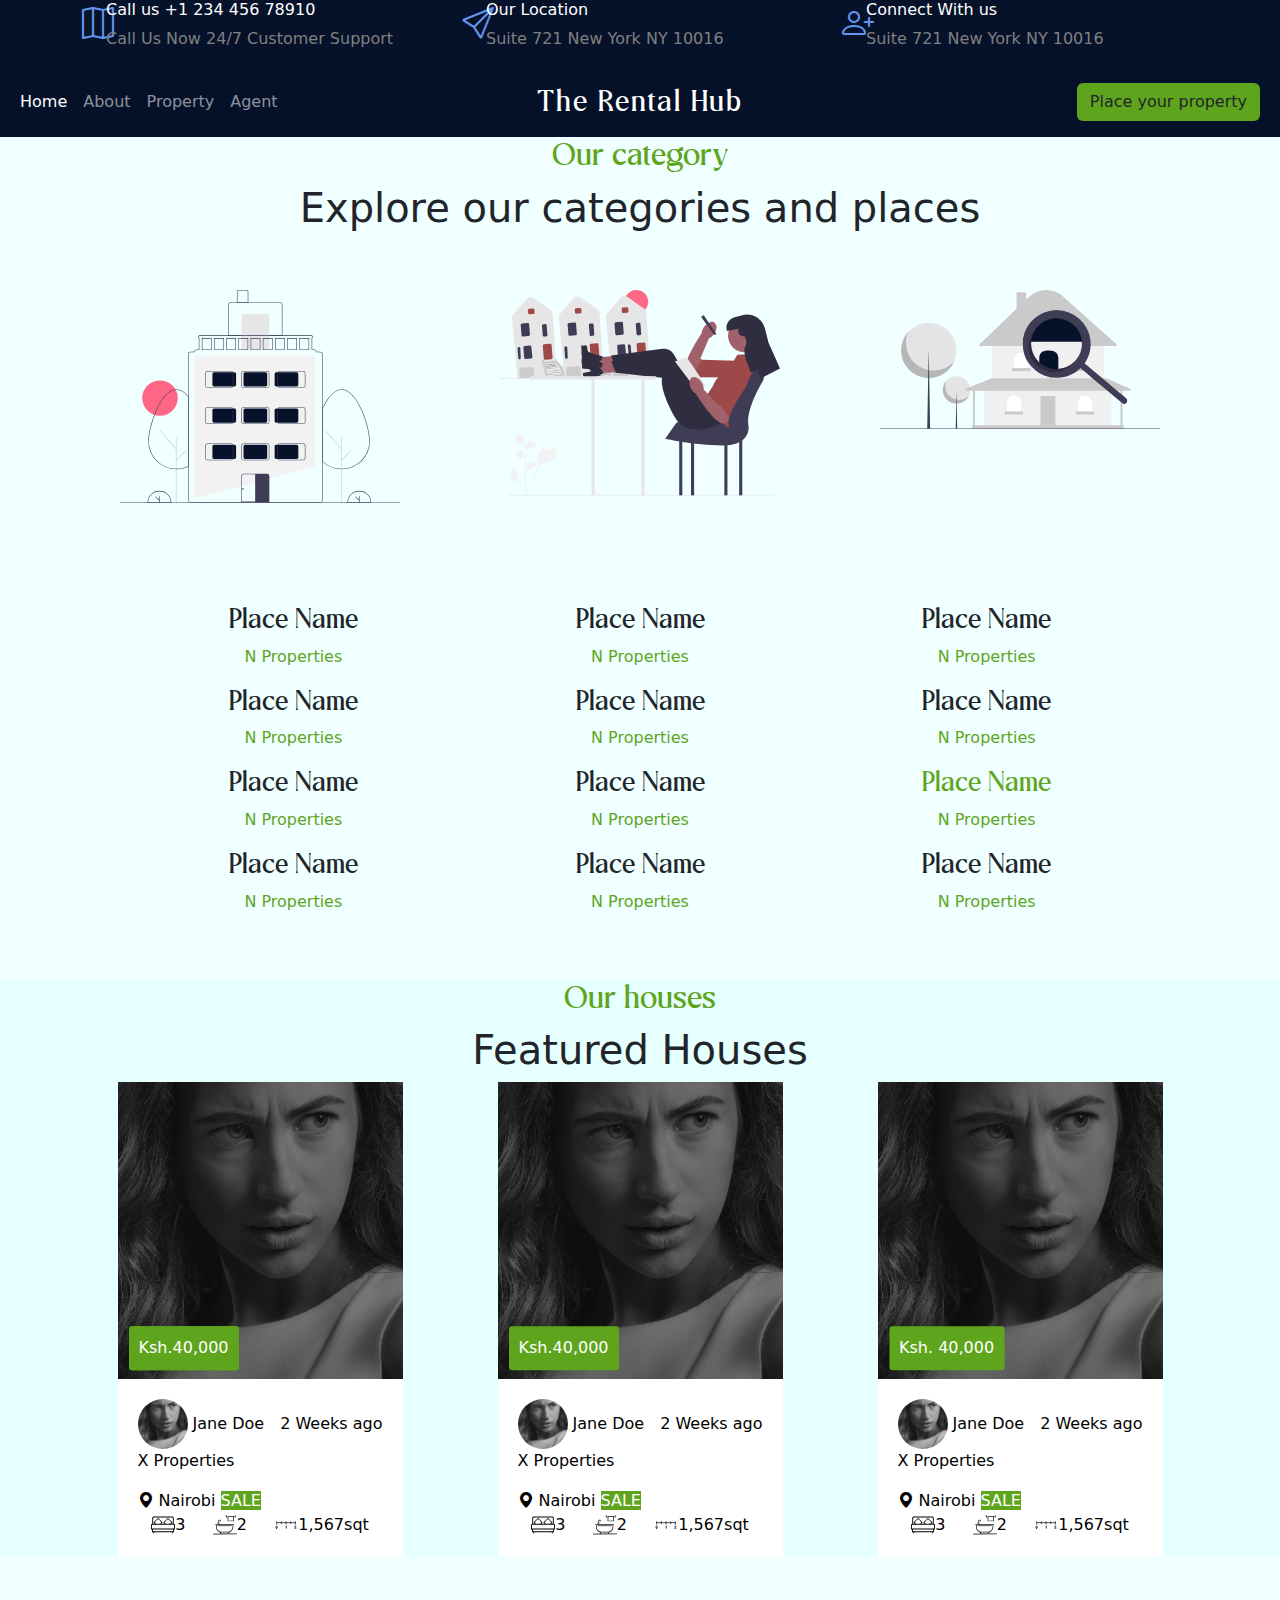
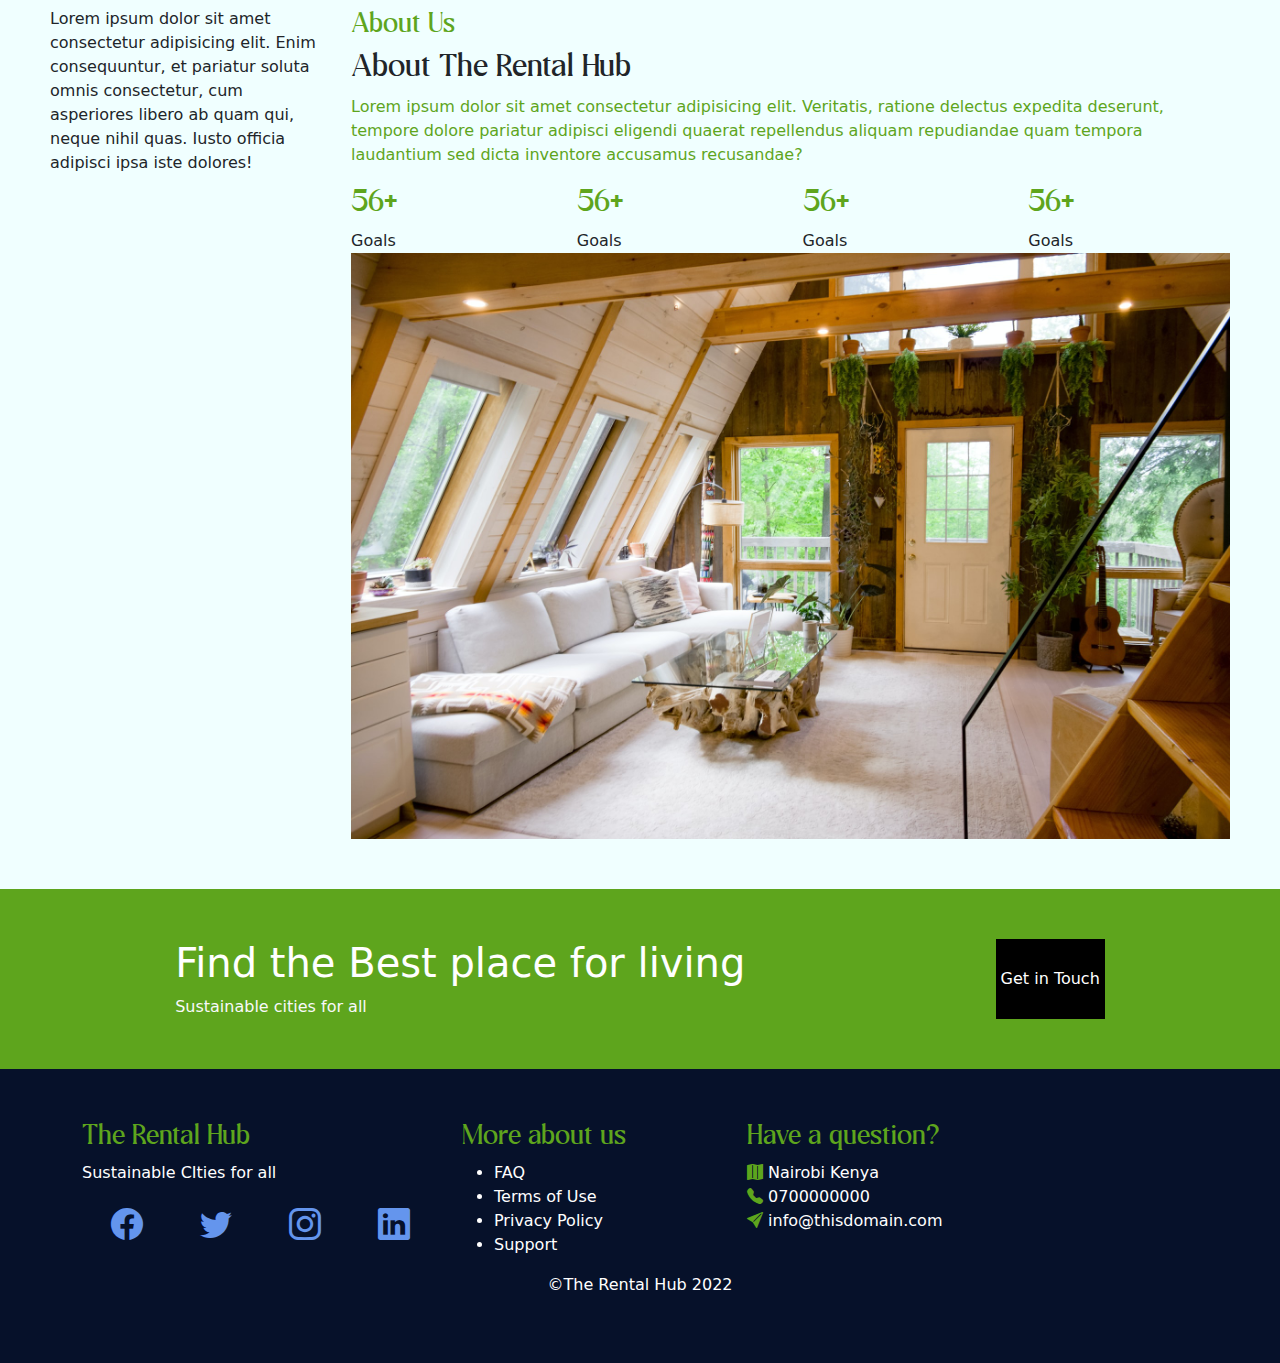
==== commit 40fa118f: ":memo: Finishing up the footer" ====
--- a/index.html
+++ b/index.html
@@ -103,51 +103,51 @@
             </div>
         </div>
         <div class="row d-flex justify-content-center places">
-            <div class="col-md-4">
-                <h3 class="text-center text-dark">Place Name</h3>
-                <p class="text-center">N Properties</p>
-            </div>
-            <div class="col-md-4">
-                <h3 class="text-center text-dark">Place Name</h3>
-                <p class="text-center">N Properties</p>
-            </div>
-            <div class="col-md-4">
-                <h3 class="text-center text-dark">Place Name</h3>
-                <p class="text-center">N Properties</p>
-            </div>
-            <div class="col-md-4">
-                <h3 class="text-center text-dark">Place Name</h3>
-                <p class="text-center">N Properties</p>
-            </div>
-            <div class="col-md-4">
-                <h3 class="text-center text-dark">Place Name</h3>
-                <p class="text-center">N Properties</p>
-            </div>
-            <div class="col-md-4">
-                <h3 class="text-center text-dark">Place Name</h3>
-                <p class="text-center">N Properties</p>
-            </div>
-            <div class="col-md-4">
-                <h3 class="text-center text-dark">Place Name</h3>
-                <p class="text-center">N Properties</p>
-            </div>
-            <div class="col-md-4">
-                <h3 class="text-center text-dark">Place Name</h3>
-                <p class="text-center">N Properties</p>
-            </div>
-            <div class="col-md-4">
+            <div class="col-md-4 col-sm-6 col-xs-6">
+                <h3 class="text-center text-dark">Place Name</h3>
+                <p class="text-center">N Properties</p>
+            </div>
+            <div class="col-md-4 col-sm-6 col-xs-6">
+                <h3 class="text-center text-dark">Place Name</h3>
+                <p class="text-center">N Properties</p>
+            </div>
+            <div class="col-md-4 col-sm-6 col-xs-6">
+                <h3 class="text-center text-dark">Place Name</h3>
+                <p class="text-center">N Properties</p>
+            </div>
+            <div class="col-md-4 col-sm-6 col-xs-6">
+                <h3 class="text-center text-dark">Place Name</h3>
+                <p class="text-center">N Properties</p>
+            </div>
+            <div class="col-md-4 col-sm-6 col-xs-6">
+                <h3 class="text-center text-dark">Place Name</h3>
+                <p class="text-center">N Properties</p>
+            </div>
+            <div class="col-md-4 col-sm-6 col-xs-6">
+                <h3 class="text-center text-dark">Place Name</h3>
+                <p class="text-center">N Properties</p>
+            </div>
+            <div class="col-md-4 col-sm-6 col-xs-6">
+                <h3 class="text-center text-dark">Place Name</h3>
+                <p class="text-center">N Properties</p>
+            </div>
+            <div class="col-md-4 col-sm-6 col-xs-6">
+                <h3 class="text-center text-dark">Place Name</h3>
+                <p class="text-center">N Properties</p>
+            </div>
+            <div class="col-md-4 col-sm-6 col-xs-6">
                 <h3 class="text-center">Place Name</h3>
                 <p class="text-center">N Properties</p>
             </div>
-            <div class="col-md-4">
-                <h3 class="text-center text-dark">Place Name</h3>
-                <p class="text-center">N Properties</p>
-            </div>
-            <div class="col-md-4">
-                <h3 class="text-center text-dark">Place Name</h3>
-                <p class="text-center">N Properties</p>
-            </div>
-            <div class="col-md-4">
+            <div class="col-md-4 col-sm-6 col-xs-6">
+                <h3 class="text-center text-dark">Place Name</h3>
+                <p class="text-center">N Properties</p>
+            </div>
+            <div class="col-md-4 col-sm-6 col-xs-6">
+                <h3 class="text-center text-dark">Place Name</h3>
+                <p class="text-center">N Properties</p>
+            </div>
+            <div class="col-md-4 col-sm-6 col-xs-6">
                 <h3 class="text-center text-dark">Place Name</h3>
                 <p class="text-center">N Properties</p>
             </div>
@@ -163,7 +163,8 @@
                 <div class="col-md-3 mycards">
                     <a href="">
                         <div class="card-overlay">
-                            <img src="./images/square.jpg" alt="" class="img-fluid card-mg">
+                            <img src="./images/square.jpg" alt="" class="img-fluid card-mg">                            <div class="tag overlay-tag">Ksh.40,000</div>
+                            <div class="tag overlay-tag">Ksh.40,000</div>
                         </div>
                         <div class="content-card">
                             <div class="d-flex justify-content-between">
@@ -203,6 +204,7 @@
                     <a href="">
                         <div class="card-overlay">
                             <img src="./images/square.jpg" alt="" class="img-fluid card-mg">
+                            <div class="tag overlay-tag">Ksh.40,000</div>
                         </div>
                         <div class="content-card">
                             <div class="d-flex justify-content-between">
@@ -242,7 +244,9 @@
                     <a href="">
                         <div class="card-overlay">
                             <img src="./images/square.jpg" alt="" class="img-fluid card-mg">
-                        </div>                        <div class="content-card">
+                            <div class="tag overlay-tag">Ksh. 40,000</div>
+                        </div>                        
+                        <div class="content-card">
                             <div class="d-flex justify-content-between">
                                 <div>
                                     <img src="./images/square.jpg" alt="" class="img-fluid round-image">
@@ -274,14 +278,93 @@
                             </div>
                         </div>
                     </a>
-                </div>
-
-
-                
+                </div>                
             </div>        
         </div>
     </div>
-
+    <div class="places" >
+        <div class="row">
+            <div class="col-md-3">
+                Lorem ipsum dolor sit amet consectetur adipisicing elit. Enim consequuntur, et pariatur soluta omnis consectetur, cum asperiores libero ab quam qui, neque nihil quas. Iusto officia adipisci ipsa iste dolores!
+            </div>
+            <div class="col-md-9">
+                <h3>About Us</h3>
+                <h2 class="text-dark">About The Rental Hub</h2>
+                <p>Lorem ipsum dolor sit amet consectetur adipisicing elit. Veritatis, ratione delectus expedita deserunt, tempore dolore pariatur adipisci eligendi quaerat repellendus aliquam repudiandae quam tempora laudantium sed dicta inventore accusamus recusandae?</p>
+
+                <div class="4-elecemts row">
+                    <div class="col-md-3">
+                        <h2>56+</h2>
+                        <span>Goals</span>
+                    </div>
+                    <div class="col-md-3">
+                        <h2>56+</h2>
+                        <span>Goals</span>
+                    </div>
+                    <div class="col-md-3">
+                        <h2>56+</h2>
+                        <span>Goals</span>
+                    </div>
+                    <div class="col-md-3">
+                        <h2>56+</h2>
+                        <span>Goals</span>
+                    </div>
+                </div>
+                <img src="./images/image3.jpg" alt="" class="img-fluid">
+            </div>
+        </div>
+    </div>
+
+    <section class="self-ad d-flex justify-content-around">
+        <div>
+            <h1>Find the Best place for living</h1>
+            <span class="text-light">Sustainable cities for all</span>
+        </div>
+        <button class="ad-btn">Get in Touch</button>
+        
+    </section>
+
+    <footer class="footer">
+        <div class="container">
+            <div class="row">
+                <div class="col-md-4">
+                    <h3>The Rental Hub</h3>
+                    <p>Sustainable CIties for all</p>
+                    <div class="d-flex justify-content-around social">
+                        <a href=""><i class="bi bi-facebook"></i></a>
+                        <a href=""><i class="bi bi-twitter"></i></a>
+                        <a href=""><i class="bi bi-instagram"></i></a>
+                        <a href=""><i class="bi bi-linkedin"></i></a>
+                    </div>
+                </div>
+                <div class="col-md-3">
+                    <h3>More about us</h3>
+                    <ul>
+                        <li>FAQ</li>
+                        <li>Terms of Use</li>
+                        <li>Privacy Policy</li>
+                        <li>Support</li>
+                    </ul>
+                </div>
+                <div class="col-md-3">
+                    <h3>Have a question?</h3>
+                    <div>
+                        <i class="bi-f bi-map-fill"></i>
+                        <span>Nairobi Kenya</span>
+                    </div>
+                    <div>
+                        <i class="bi-f bi-telephone-fill"></i>
+                        <span>0700000000</span>
+                    </div>
+                    <div>
+                        <i class="bi-f bi-send-fill"></i>
+                        <span>info@thisdomain.com</span>
+                    </div>
+                </div>
+            </div>
+        </div>
+        <p class="text-center">&copy;The Rental Hub 2022</p>
+    </footer>
 
     <script src="./js/bootstrap.min.js"></script>
     <script src="./js/jquery.js"></script>
--- a/css/style.css
+++ b/css/style.css
@@ -8,6 +8,7 @@
     padding: 0;
     margin: 0;
     box-sizing: border-box;
+    scroll-behavior: smooth;
 }
 
 :root{
@@ -135,6 +136,18 @@
 .tag{
     background-color: var(--secondary);
     color: white;
+}
+
+.overlay-tag{
+    position: absolute;
+    transform: translate(10%, -120%);
+    /* -ms-transform: translate(-50%, -50%); */
+    padding: 10px;
+    border-radius: 3px;
+}
+
+.card-mg{
+    position: relative;
 }
 
 
@@ -172,7 +185,32 @@
     transition: 0.3s;
 }
 
-
+.self-ad{
+    background-color: var(--secondary);
+    color: white;
+    padding: 50px;
+}
+
+.ad-btn{
+    padding: 10px 5px;
+    background-color: black;
+    color: white;
+    border: none;
+}
+
+.footer{
+    background-color: var(--primary);
+    color: white;
+    padding: 50px;
+}
+
+.bi-f{
+    color: var(--secondary);
+}
+.social a:hover{
+    color: var(--secondary);
+    transition: 0.3s;
+}
 
 @media (min-width: 768px) {
     .navbar-brand.abs{
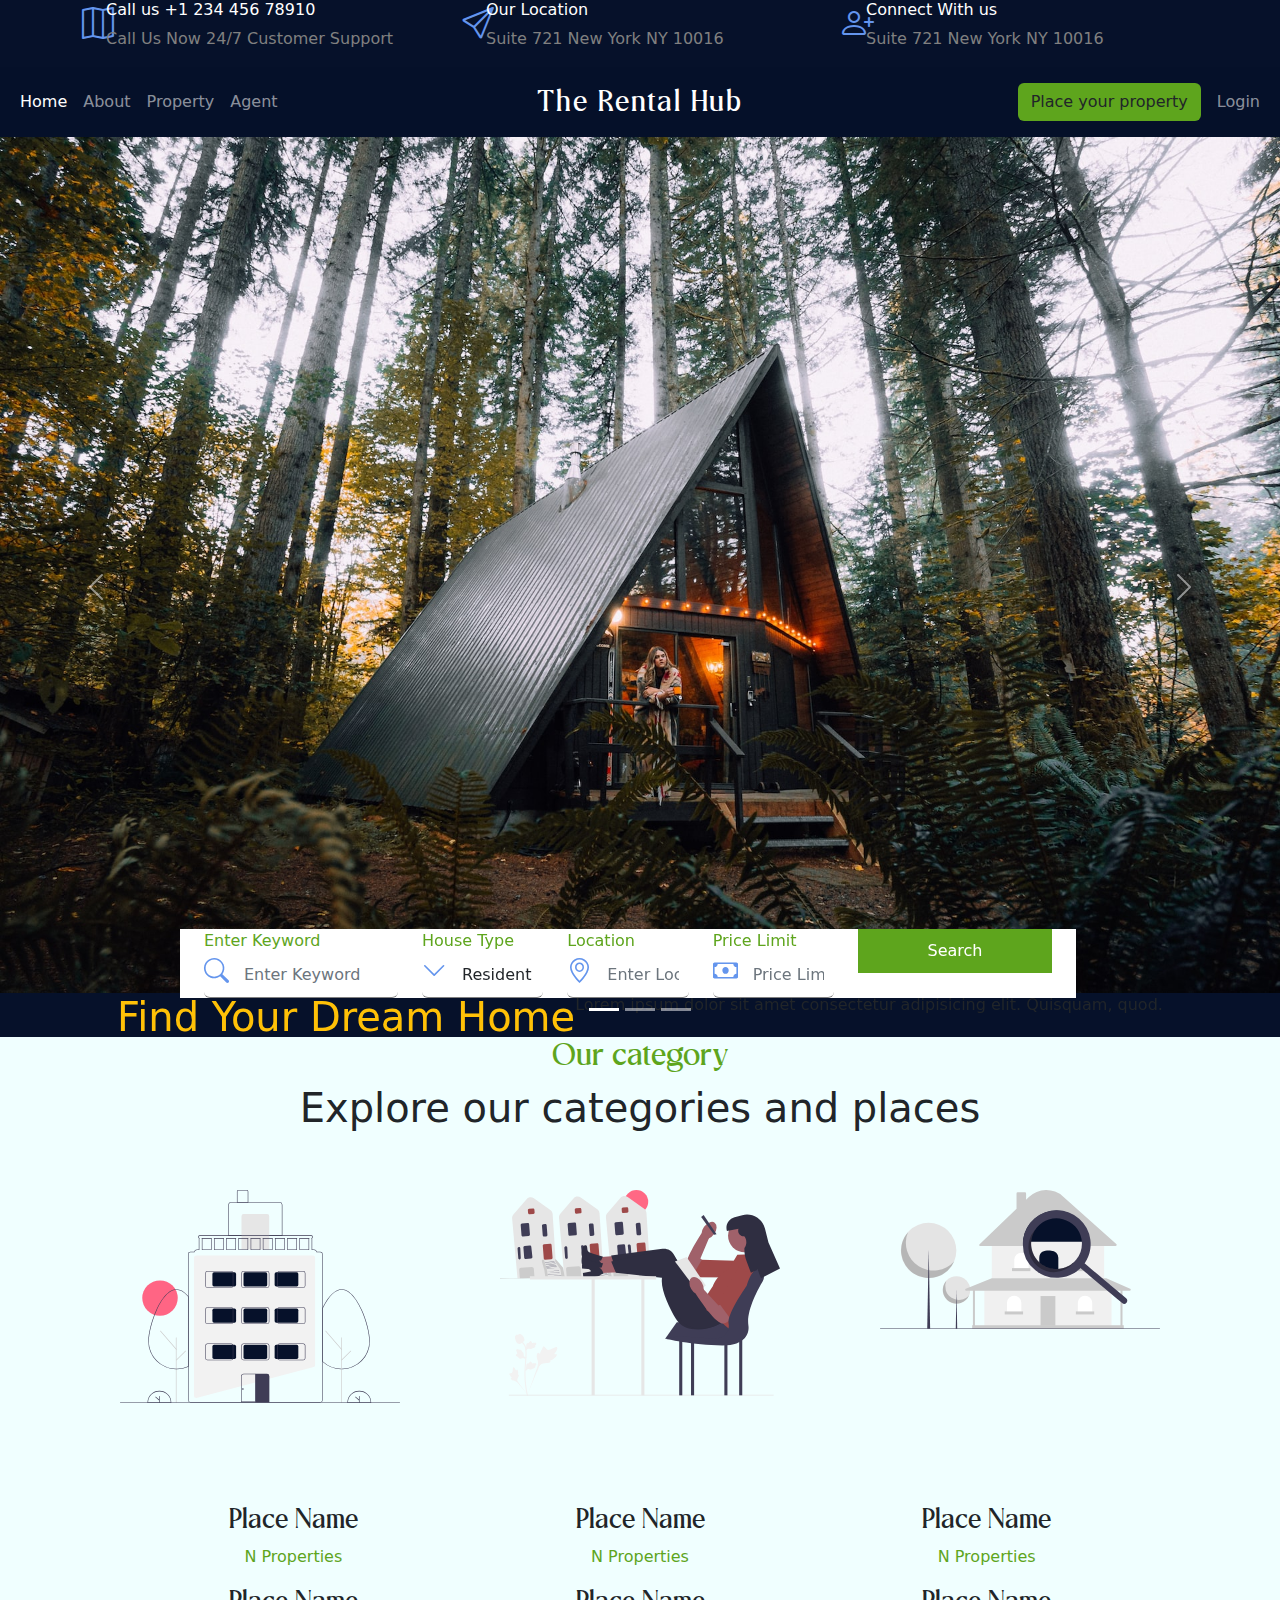
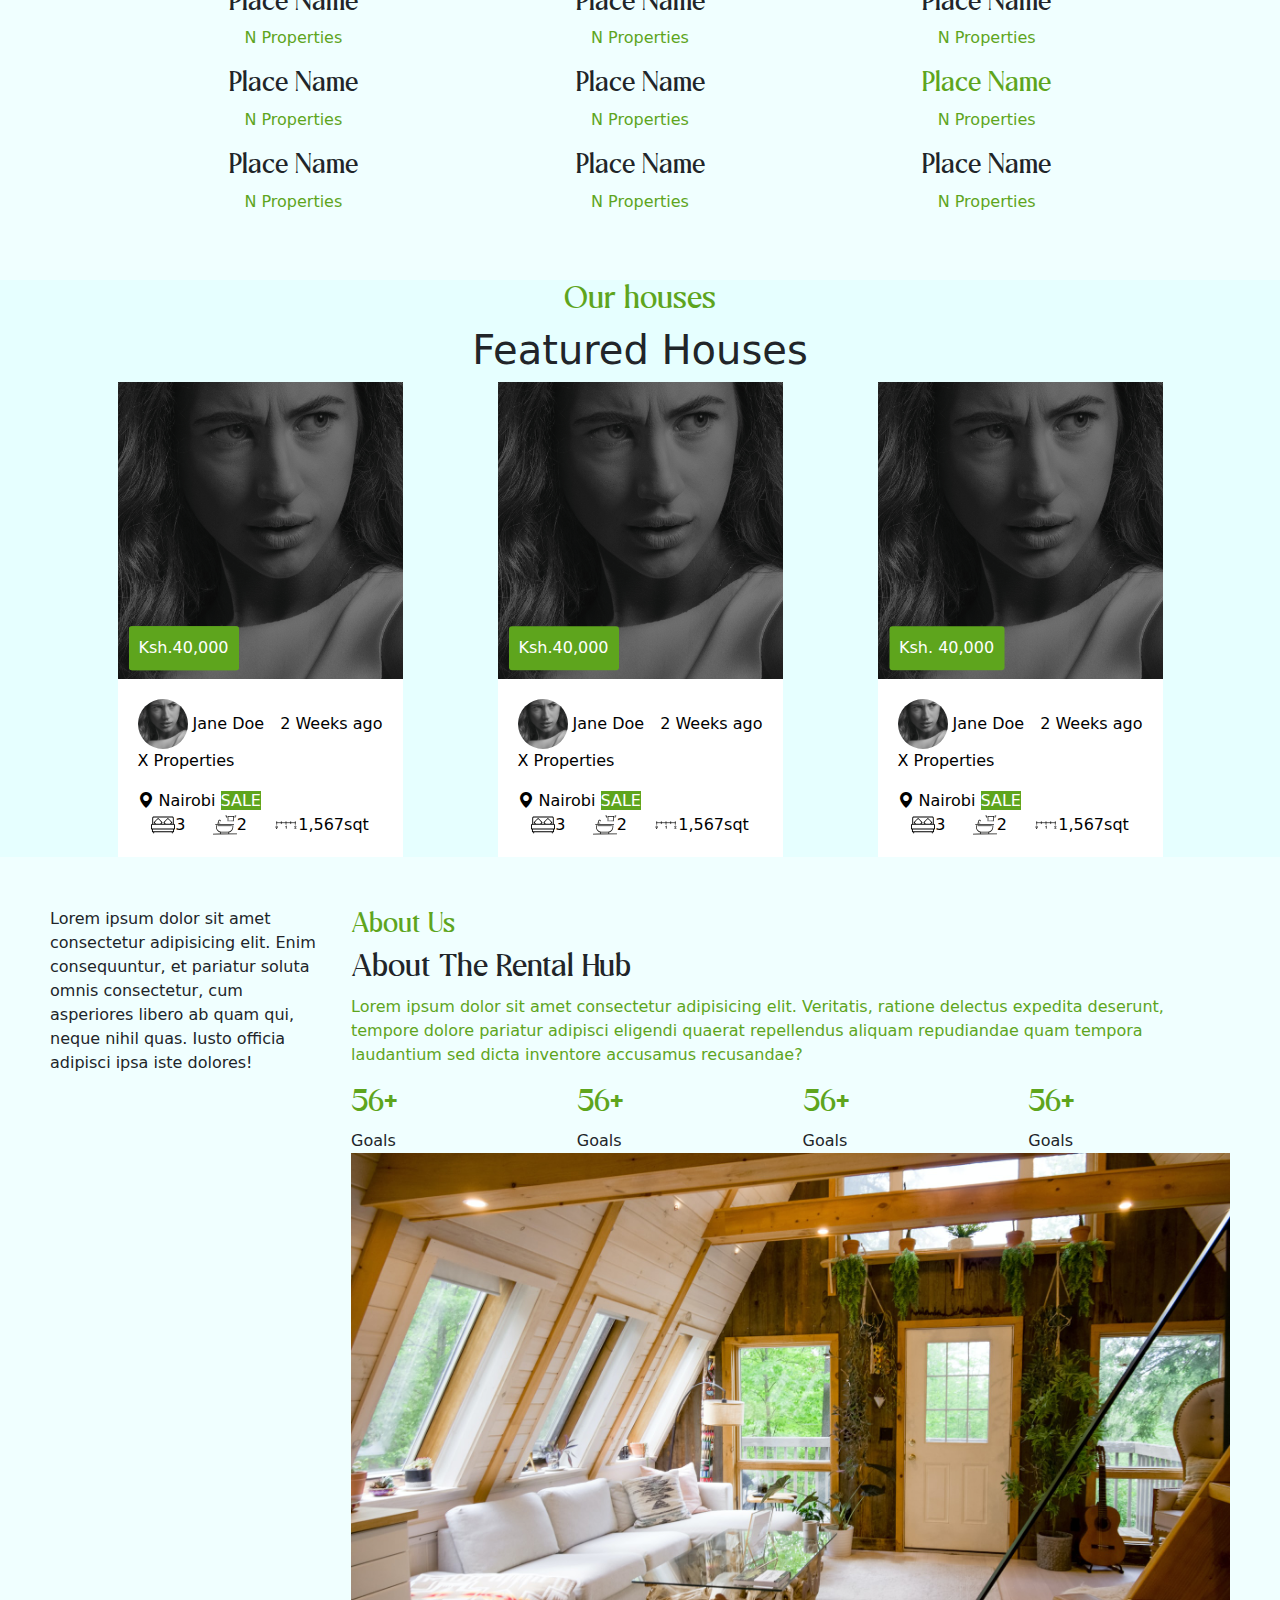
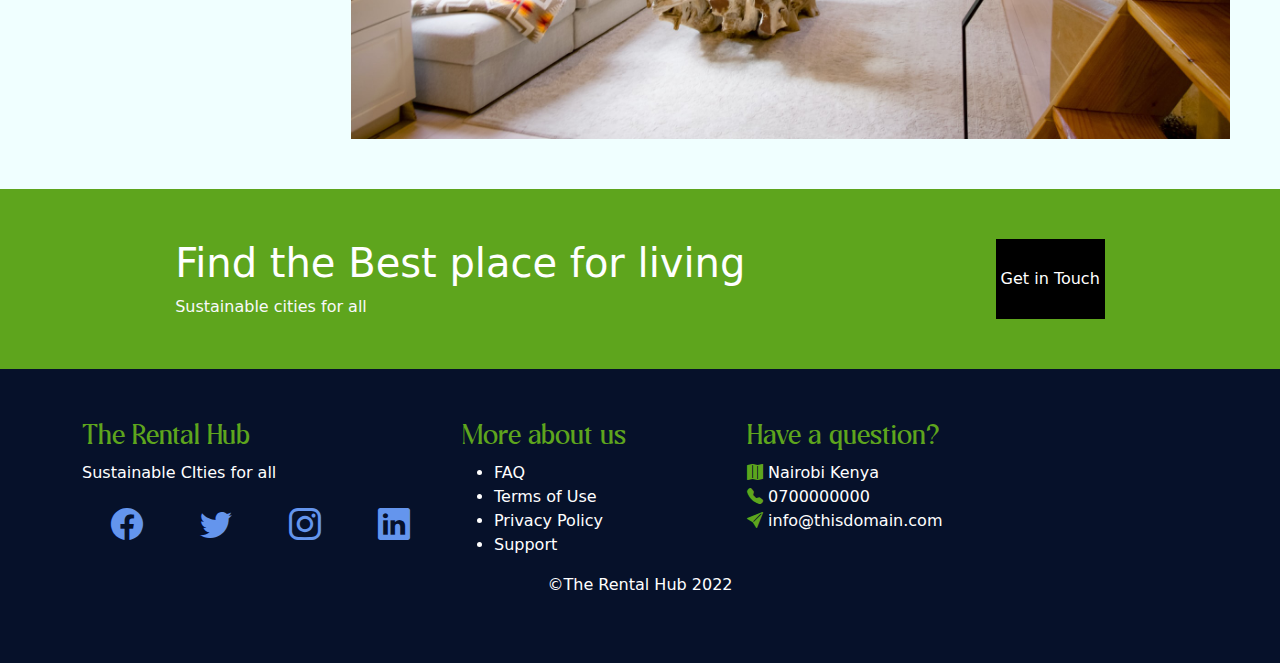
==== commit 8faf475b: ":memo: adding carousel" ====
--- a/index.html
+++ b/index.html
@@ -82,10 +82,92 @@
                                 <button class="btn mybtns">Place your property</button>
                             </a>
                         </li>
+                        <li class="nav-item d-flex align-items-center">
+                            <a class="nav-link" href="login.html">
+                                Login
+                            </a>
+                        </li>
                     </ul>
                 </div>
             </div>
-        </nav>          
+        </nav>
+        
+        <!-- carousel -->
+        <div id="demo" class="carousel slide" data-bs-ride="carousel">
+
+            <!-- Indicators/dots -->
+            <div class="carousel-indicators d-flex flex-column">
+              <form action="" class="row container home-form">
+                <div class="col-md-3 d-flex flex-column">
+                    <label for="">Enter Keyword</label>
+                    <div>
+                        <i class="bi bi-search"></i>
+                        <input type="text" class="form-control" placeholder="Enter Keyword">
+                    </div>
+                </div>
+                <div class="col-md-2 d-flex flex-column">
+                    <label for="">House Type</label>
+                    <div>
+                        <i class="bi bi-chevron-down"></i>
+                        <select name="" id="" class="form-control">
+                            <option value="">Residential</option>
+                            <option value="">Commercial</option>
+                            <option value="">Land</option>
+                            <option value="">Industrial</option>
+                        </select>
+                    </div>
+                </div>
+                <div class="col-md-2 d-flex flex-column">
+                    <label for="">Location</label>
+                    <div>
+                        <i class="bi bi-geo-alt"></i>
+                        <input type="text" class="form-control" placeholder="Enter Location">
+                    </div>
+                </div>
+                <div class="col-md-2 d-flex flex-column">
+                    <label for="">Price Limit</label>
+                    <div>
+                        <i class="bi bi-cash"></i>
+                        <input type="text" class="form-control" placeholder="Price Limit">
+                    </div>
+                </div>
+                <div class="col-md-3">
+                    <button class="home-search">Search</button>
+                </div>
+              </form>
+              <div class="d-flex justify-content-center">
+                <button type="button" data-bs-target="#demo" data-bs-slide-to="0" class="active"></button>
+                <button type="button" data-bs-target="#demo" data-bs-slide-to="1"></button>
+                <button type="button" data-bs-target="#demo" data-bs-slide-to="2"></button>
+            </div>
+            </div>
+            
+            <!-- The slideshow/carousel -->
+            <div class="carousel-inner">
+              <div class="carousel-item active">
+                <img src="./images/image1.jpg" alt="Los Angeles" class="d-block img-fluid">
+                <div class="d-flex justify-content-center">
+                    <h1 class="text-center text-warning">Find Your Dream Home</h1>
+                    <p class="text-center">Lorem ipsum dolor sit amet consectetur adipisicing elit. Quisquam, quod.</p>
+                </div>
+              </div>
+              <div class="carousel-item">
+                <img src="./images/image2.jpg" alt="Chicago" class="d-block img-fluid">
+              </div>
+              <div class="carousel-item">
+                <img src="./images/image3.jpg" alt="New York" class="d-block img-fluid">
+              </div>
+            </div>
+            
+            <!-- Left and right controls/icons -->
+            <button class="carousel-control-prev" type="button" data-bs-target="#demo" data-bs-slide="prev">
+              <span class="carousel-control-prev-icon"></span>
+            </button>
+            <button class="carousel-control-next" type="button" data-bs-target="#demo" data-bs-slide="next">
+              <span class="carousel-control-next-icon"></span>
+            </button>
+          </div>
+        
     </div>
 
     <main class="container">
--- a/css/style.css
+++ b/css/style.css
@@ -212,6 +212,42 @@
     transition: 0.3s;
 }
 
+
+.carousel-inner{
+    height: 100vh;
+    width: 100%;
+    object-fit: cover;
+}
+
+.home-form{
+    background-color: white;
+}
+
+.home-form i{
+    position: absolute;
+    font-size: 25px;
+    /* margin: 5px; */
+}
+.home-form input, .home-form select{
+    padding: 10px 10px 10px 40px;
+    border: none;
+    border-bottom: 1px solid grey;
+    width: 100%;
+    outline: none;
+}
+
+label{
+    color: var(--secondary);
+}
+
+.home-search{
+    background-color: var(--secondary);
+    color: white;
+    padding: 10px;
+    border: none;
+    width: 100%;
+}
+
 @media (min-width: 768px) {
     .navbar-brand.abs{
         position: absolute;
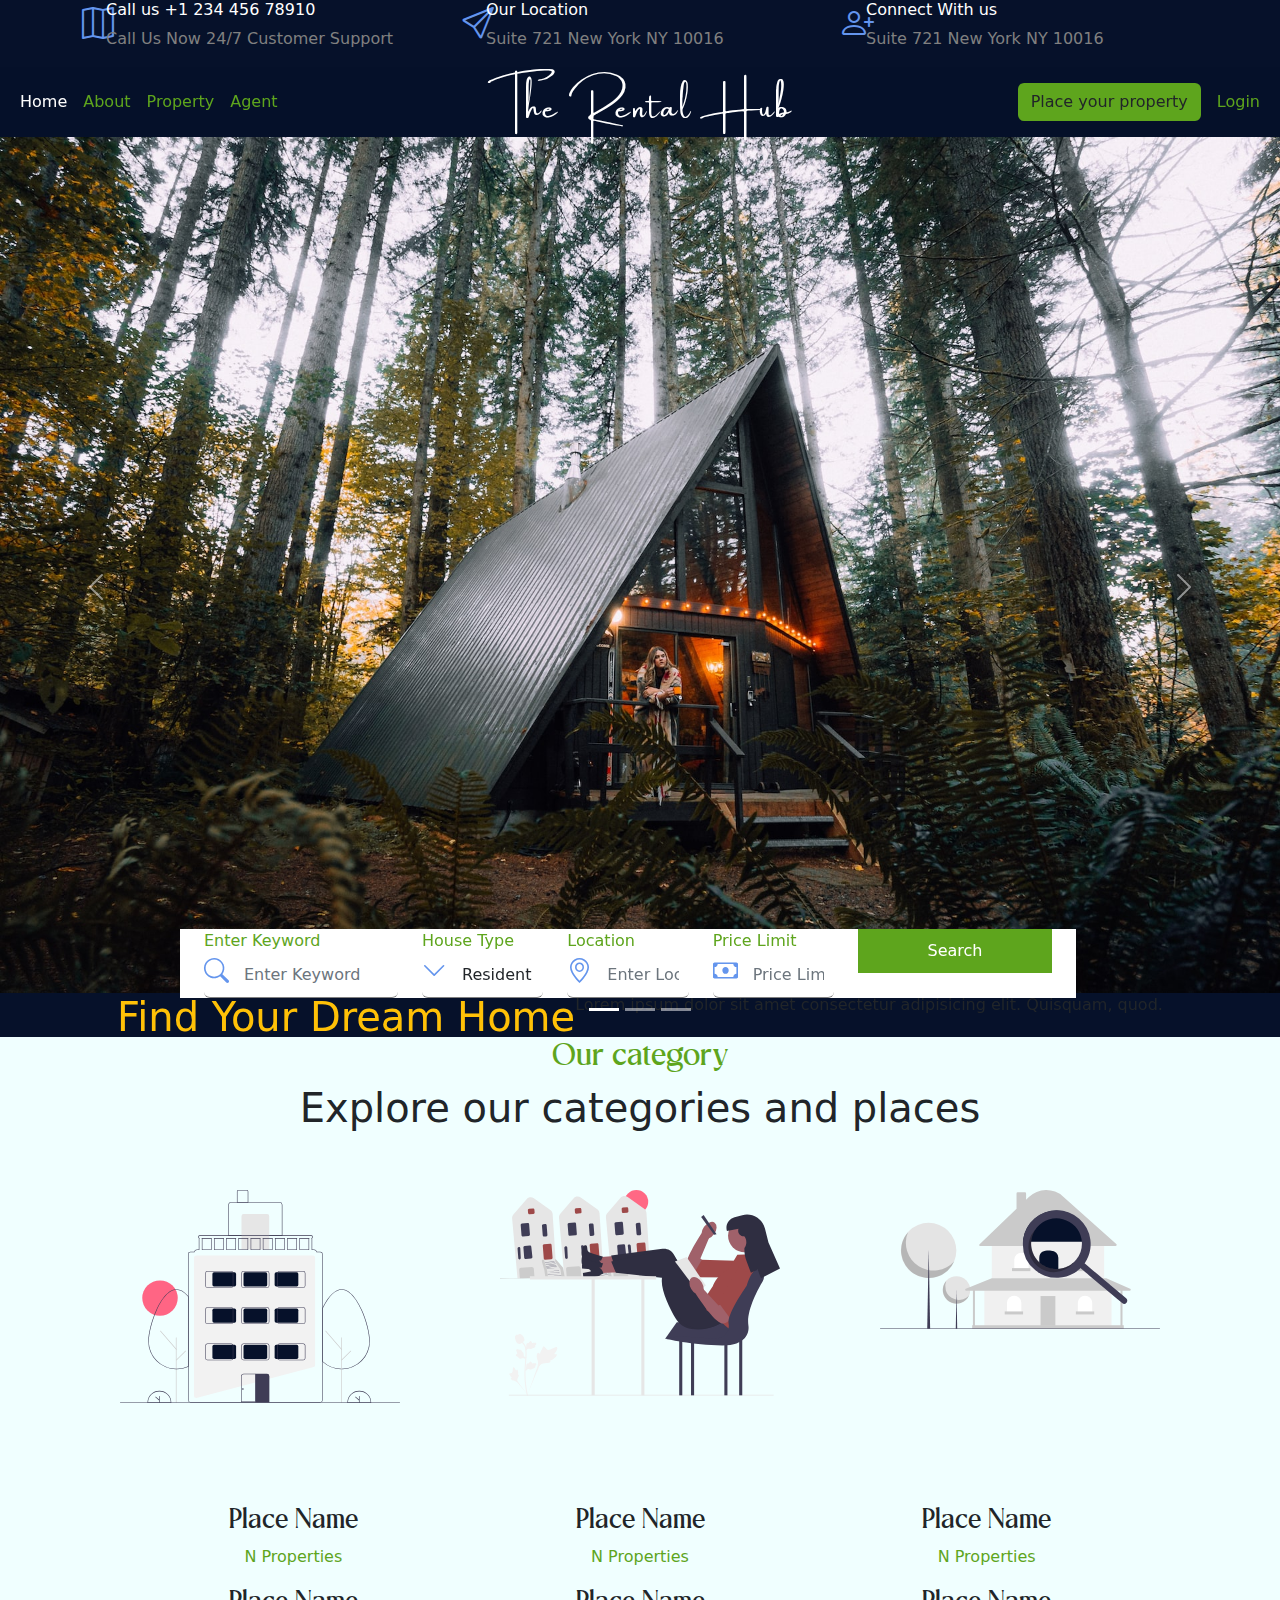
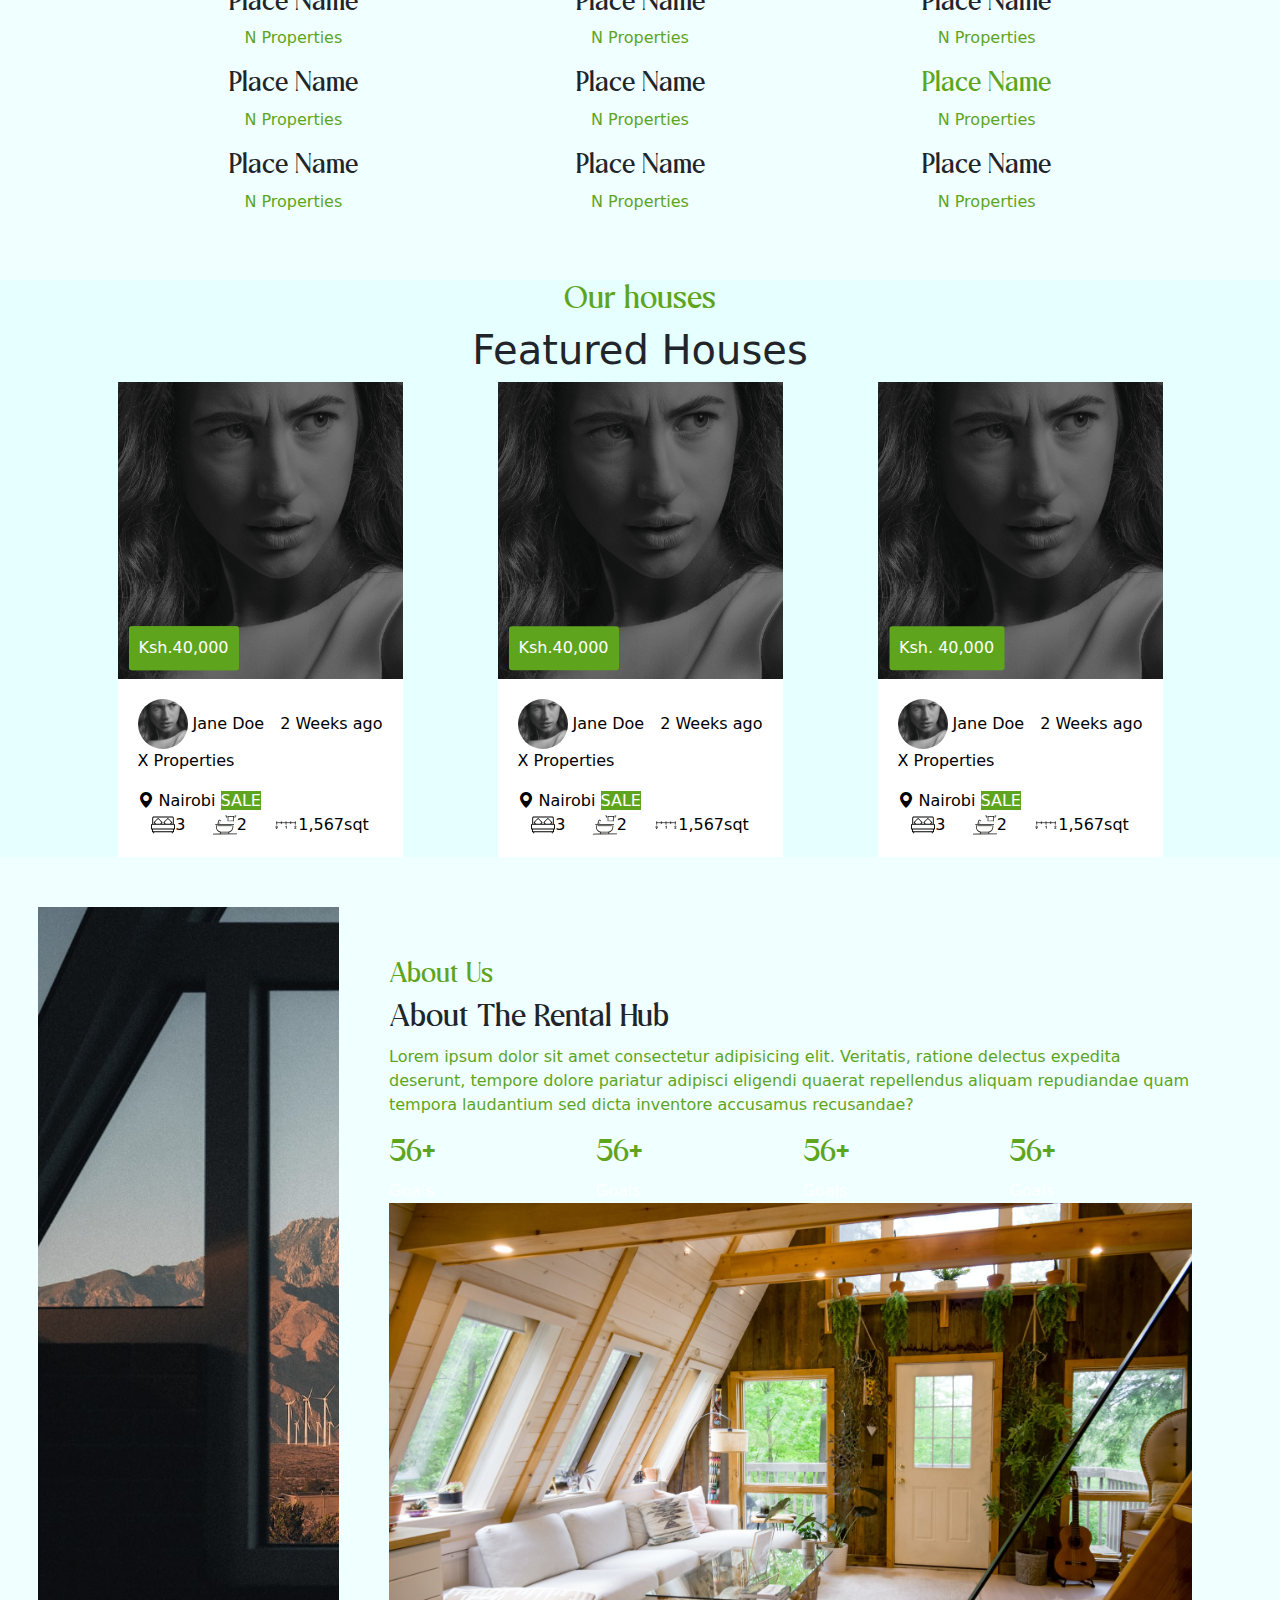
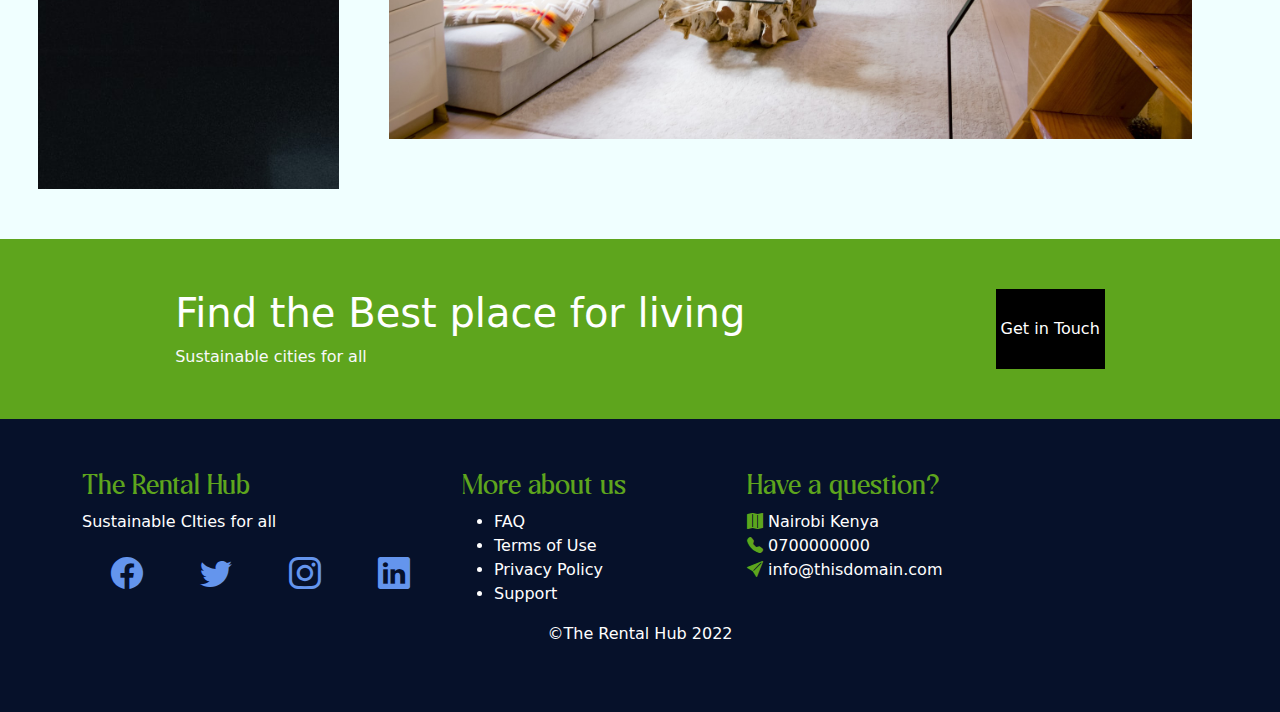
==== commit a2c030ac: ":memo: home retouch" ====
--- a/index.html
+++ b/index.html
@@ -243,7 +243,7 @@
             <h1 class="text-center">Featured Houses</h1>
             <div class="row d-flex justify-content-around">
                 <div class="col-md-3 mycards">
-                    <a href="">
+                    <a href="" class="thisnot">
                         <div class="card-overlay">
                             <img src="./images/square.jpg" alt="" class="img-fluid card-mg">                            <div class="tag overlay-tag">Ksh.40,000</div>
                             <div class="tag overlay-tag">Ksh.40,000</div>
@@ -283,7 +283,7 @@
                 </div>
 
                 <div class="col-md-3 mycards">
-                    <a href="">
+                    <a href="" class="thisnot">
                         <div class="card-overlay">
                             <img src="./images/square.jpg" alt="" class="img-fluid card-mg">
                             <div class="tag overlay-tag">Ksh.40,000</div>
@@ -323,7 +323,7 @@
                 </div>
 
                 <div class="col-md-3 mycards">
-                    <a href="">
+                    <a href="" class="thisnot">
                         <div class="card-overlay">
                             <img src="./images/square.jpg" alt="" class="img-fluid card-mg">
                             <div class="tag overlay-tag">Ksh. 40,000</div>
@@ -365,11 +365,11 @@
         </div>
     </div>
     <div class="places" >
-        <div class="row">
+        <div class="row aboutus">
             <div class="col-md-3">
-                Lorem ipsum dolor sit amet consectetur adipisicing elit. Enim consequuntur, et pariatur soluta omnis consectetur, cum asperiores libero ab quam qui, neque nihil quas. Iusto officia adipisci ipsa iste dolores!
-            </div>
-            <div class="col-md-9">
+                <!-- Lorem ipsum dolor sit amet consectetur adipisicing elit. Enim consequuntur, et pariatur soluta omnis consectetur, cum asperiores libero ab quam qui, neque nihil quas. Iusto officia adipisci ipsa iste dolores! -->
+            </div>
+            <div class="col-md-9 aboutus-side">
                 <h3>About Us</h3>
                 <h2 class="text-dark">About The Rental Hub</h2>
                 <p>Lorem ipsum dolor sit amet consectetur adipisicing elit. Veritatis, ratione delectus expedita deserunt, tempore dolore pariatur adipisci eligendi quaerat repellendus aliquam repudiandae quam tempora laudantium sed dicta inventore accusamus recusandae?</p>
--- a/css/style.css
+++ b/css/style.css
@@ -4,6 +4,12 @@
     font-family: ramus;
     src: url(../ramus-font/RamusRegular-VGw8w.ttf);
 }
+
+@font-face {
+    font-family: amsterdam_four;
+    src: url(./fonts/fonts/Amsterdam\ 400.ttf);
+}
+
 *{
     padding: 0;
     margin: 0;
@@ -39,7 +45,7 @@
 }
 
 .navbar-brand{
-    font-family: ramus;
+    font-family: amsterdam_four;
     font-size: 30px;
     letter-spacing: 2px;
     color: white !important;
@@ -248,6 +254,39 @@
     width: 100%;
 }
 
+a:not(.thisnot){
+    text-decoration: none;
+    color: var(--secondary);
+}
+a:not(.thisnot):hover{
+    color: var(--accent);
+    transition: 0.3s;
+    text-decoration: underline;
+}
+
+.aboutus{
+    background-image: url(../images/image2.jpg);
+    background-size: cover;
+    background-position: center;
+    background-repeat: no-repeat;
+}
+.aboutus-side{
+    background-color: azure;
+    color: white;
+    padding: 50px;
+}
+
+.auth{
+    margin: 30px;
+    /* background-color: var(--primary); */
+    margin: 50px;
+}
+.side-auth{
+    /* background-color: azure; */
+    color: white;
+    padding: 50px;
+}
+
 @media (min-width: 768px) {
     .navbar-brand.abs{
         position: absolute;
